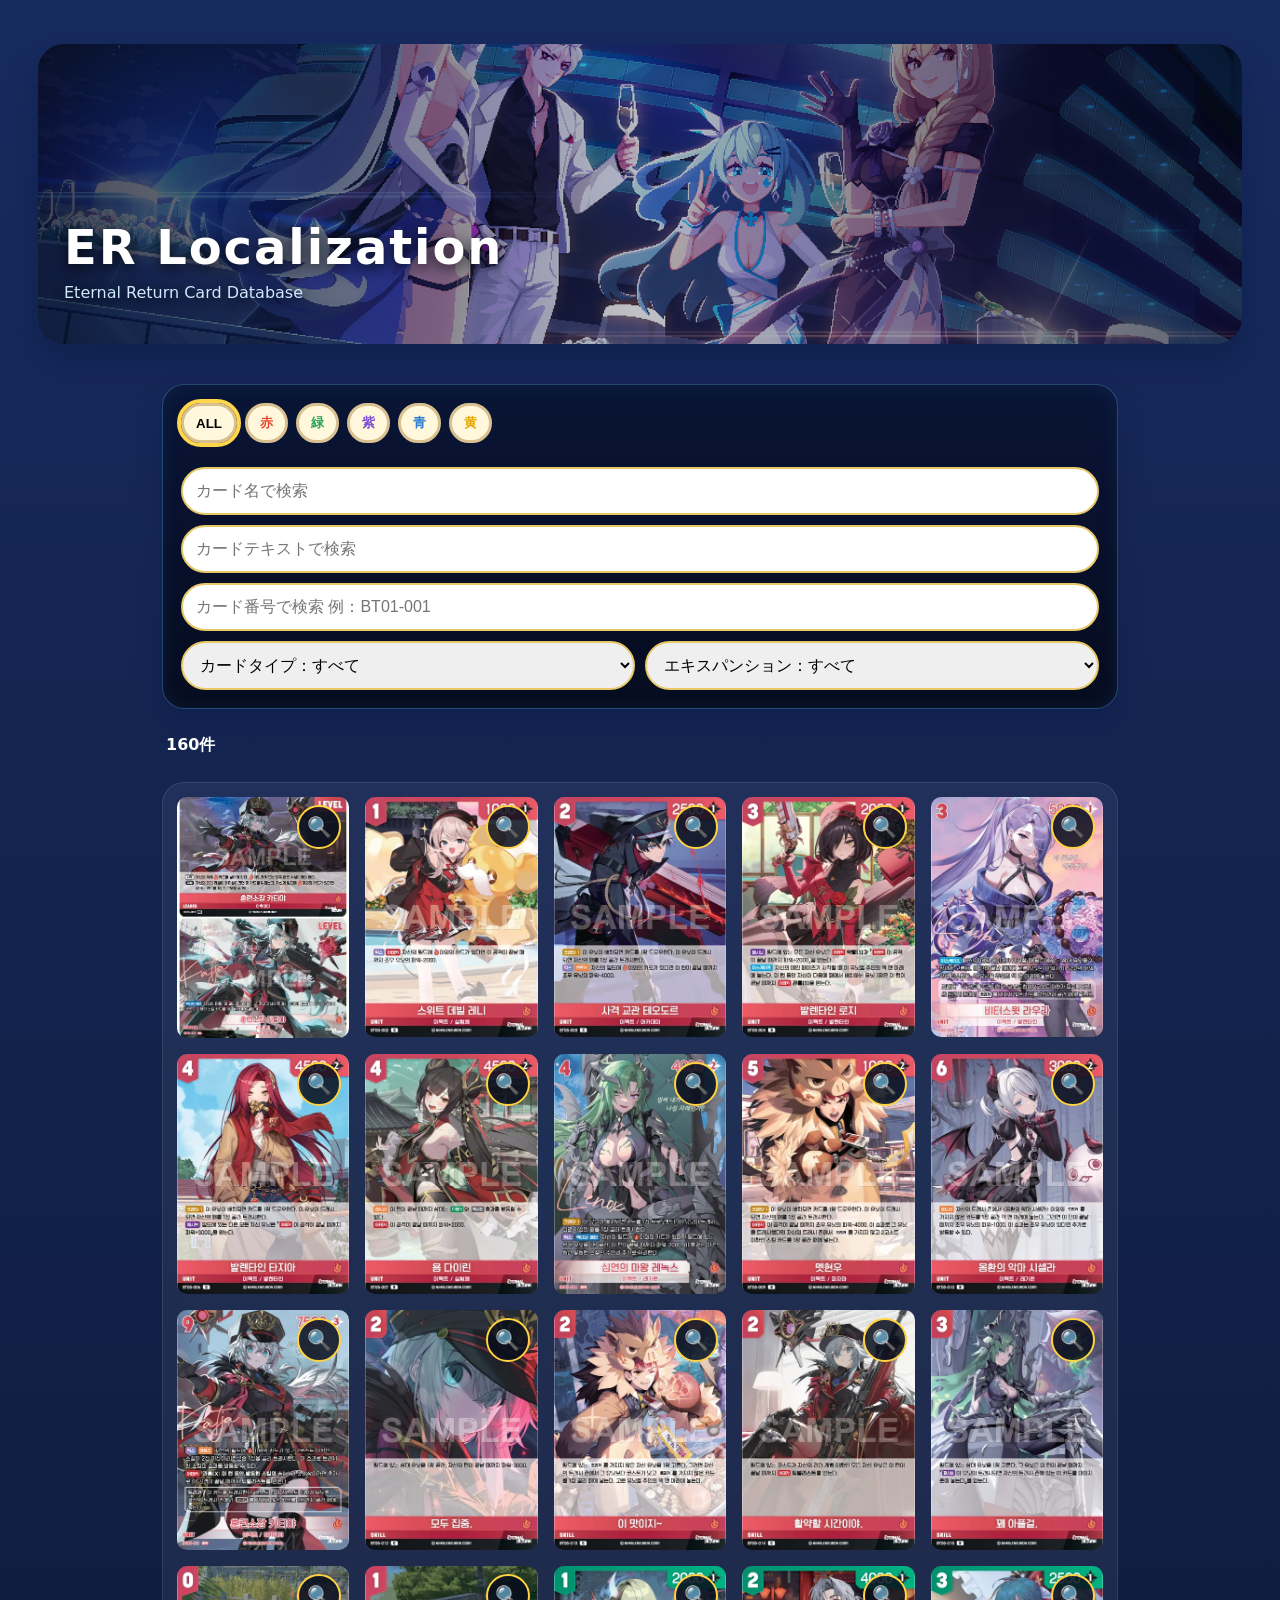
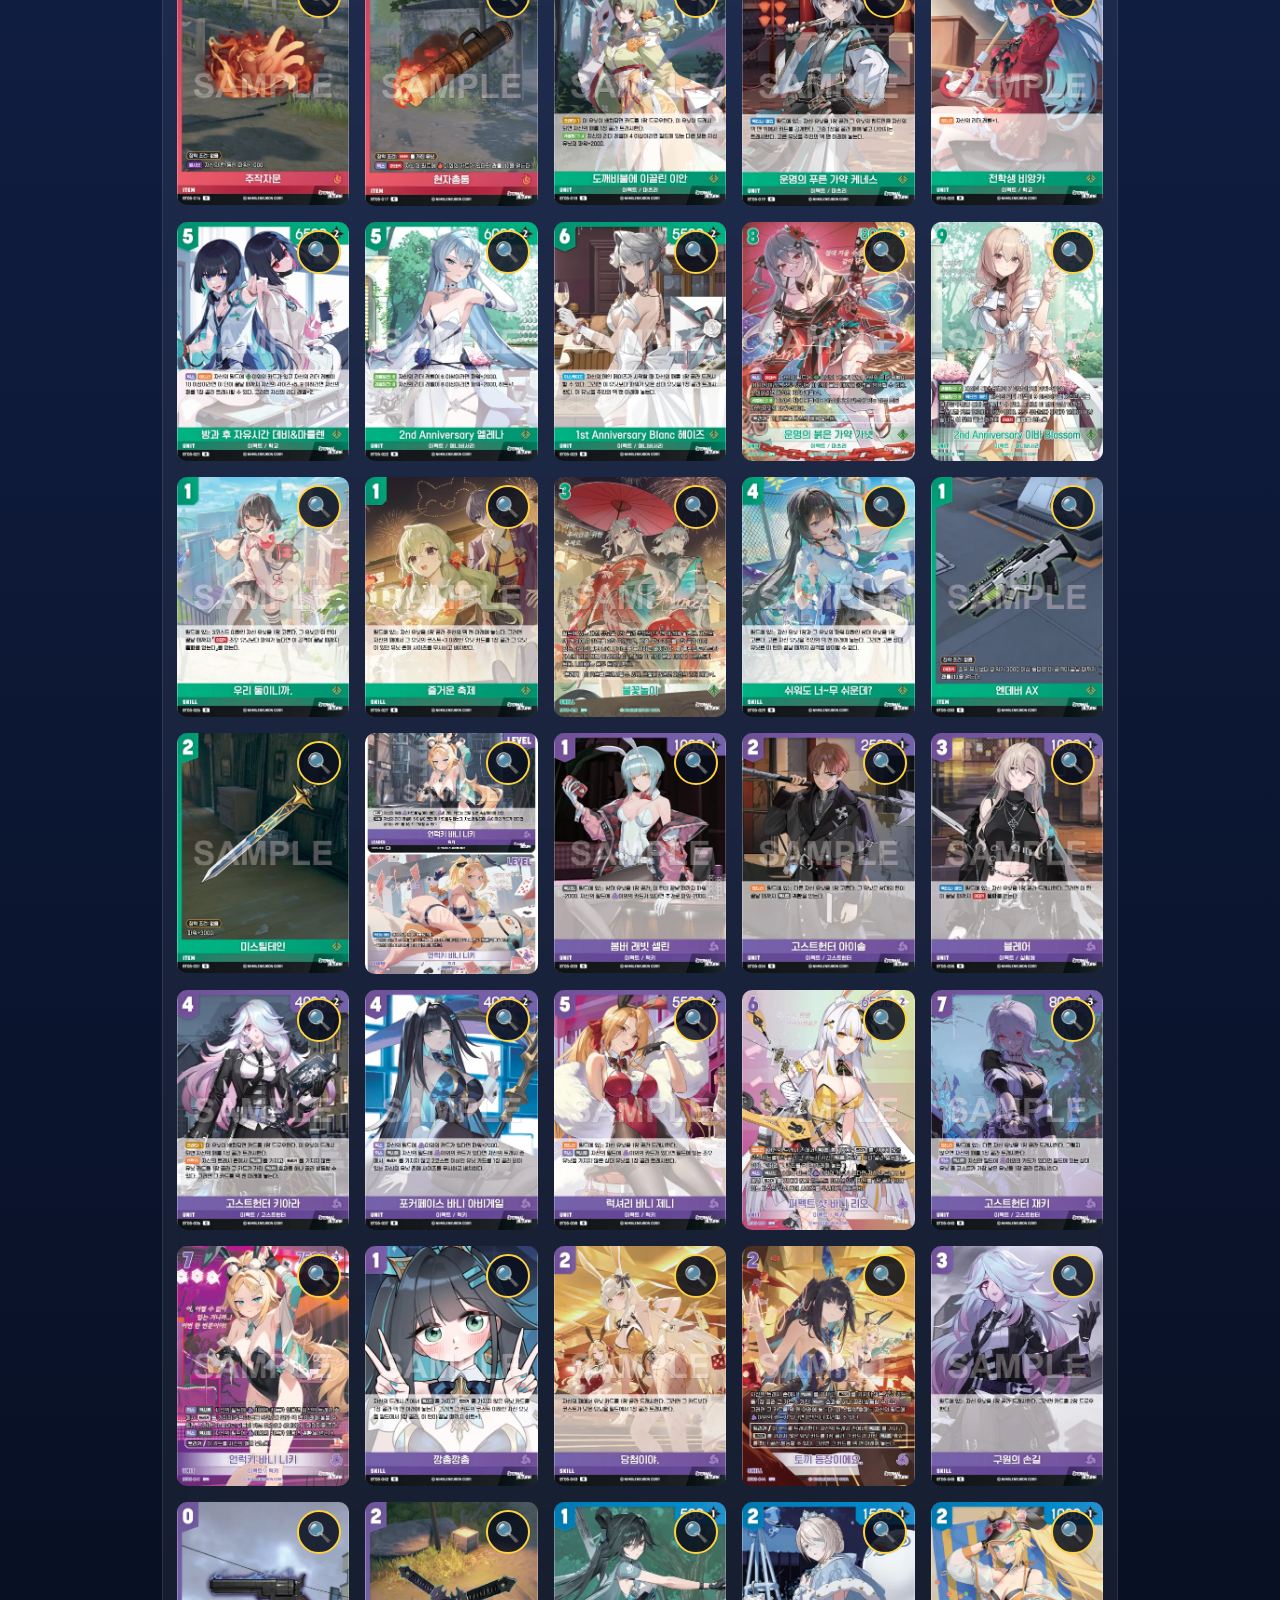
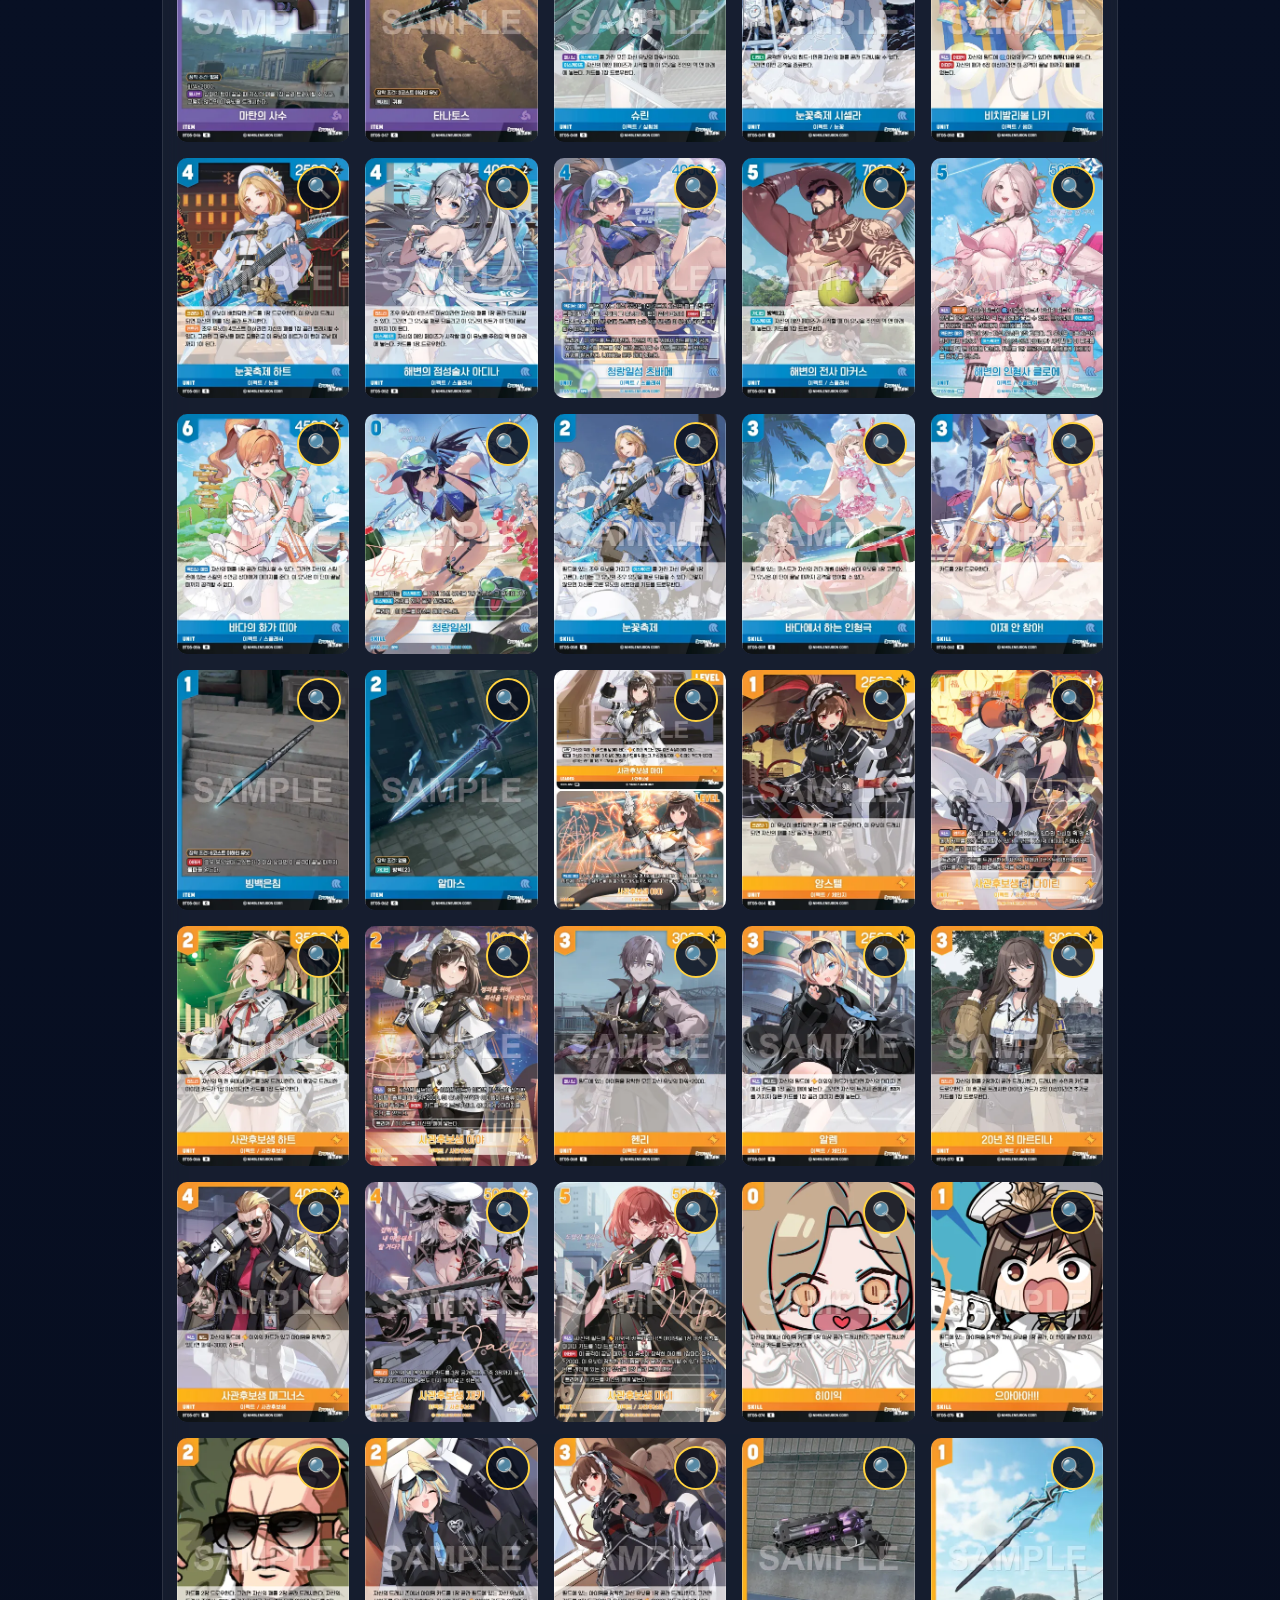
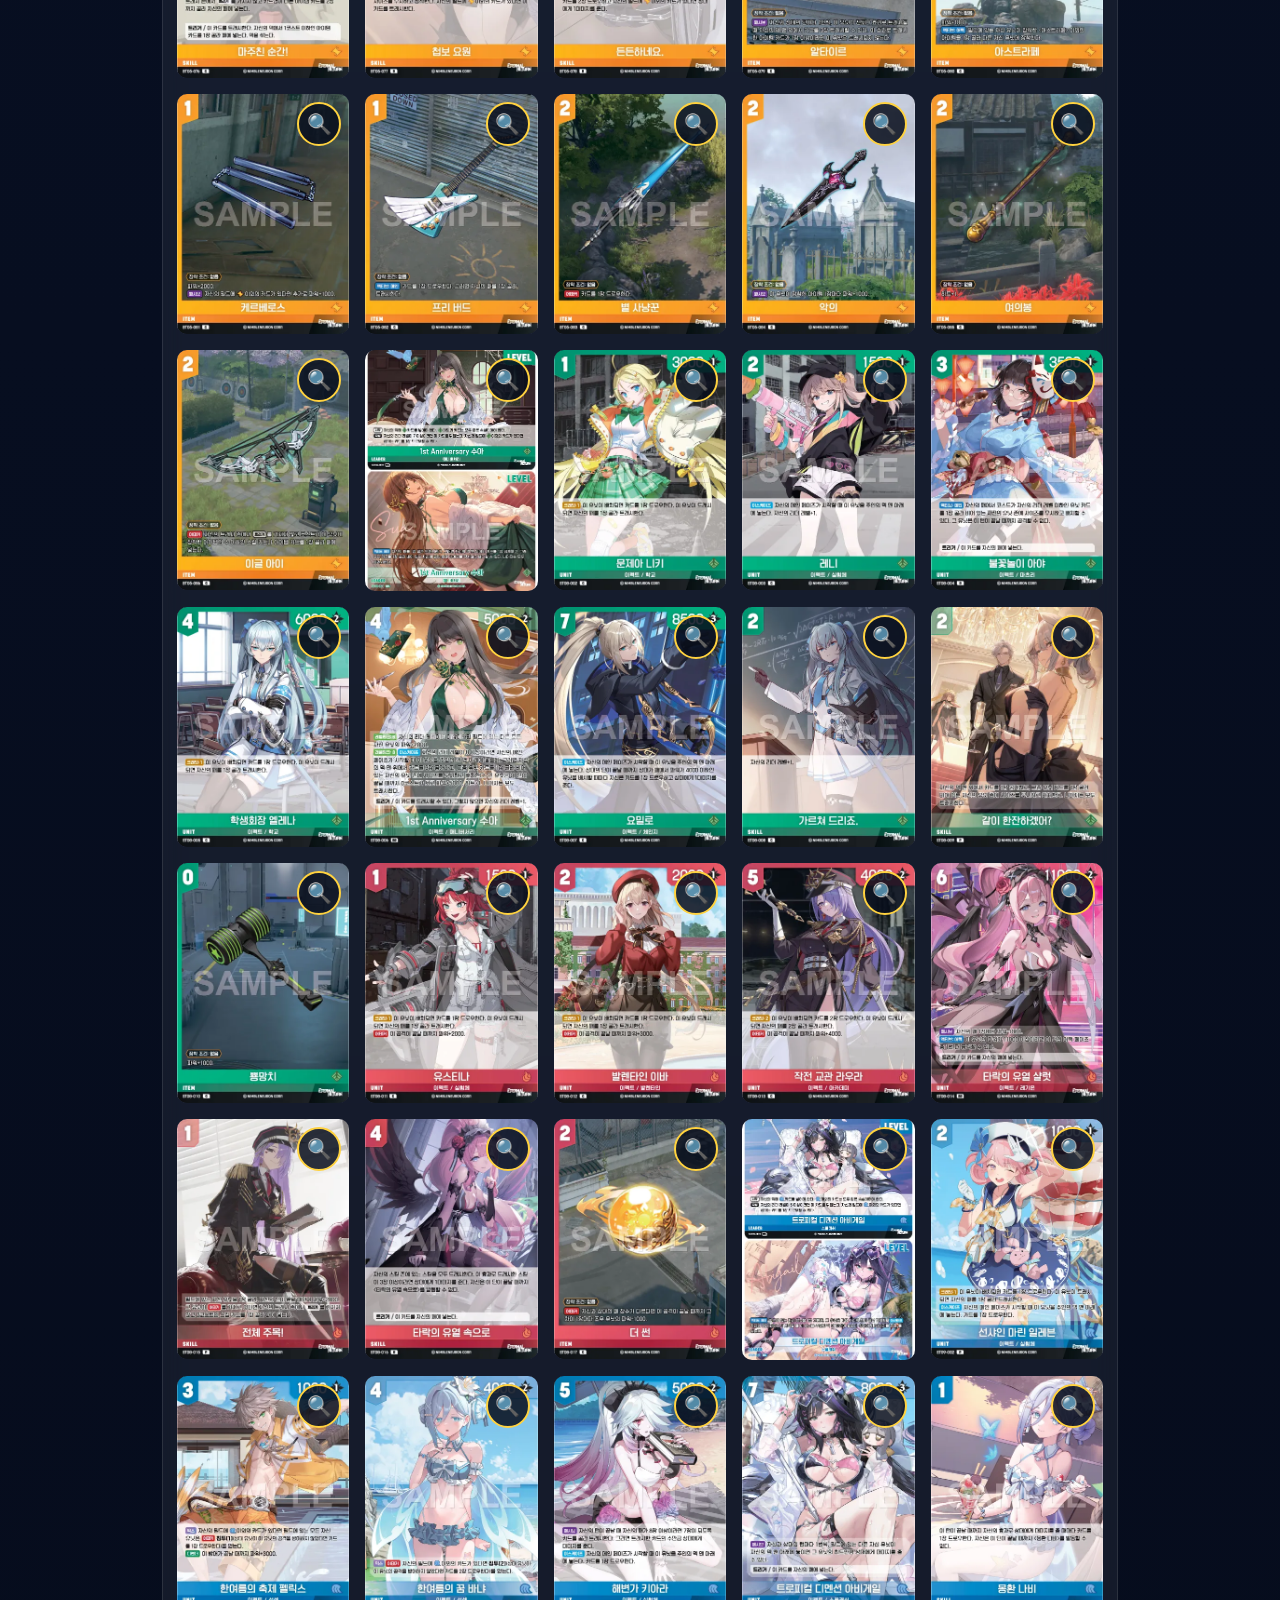
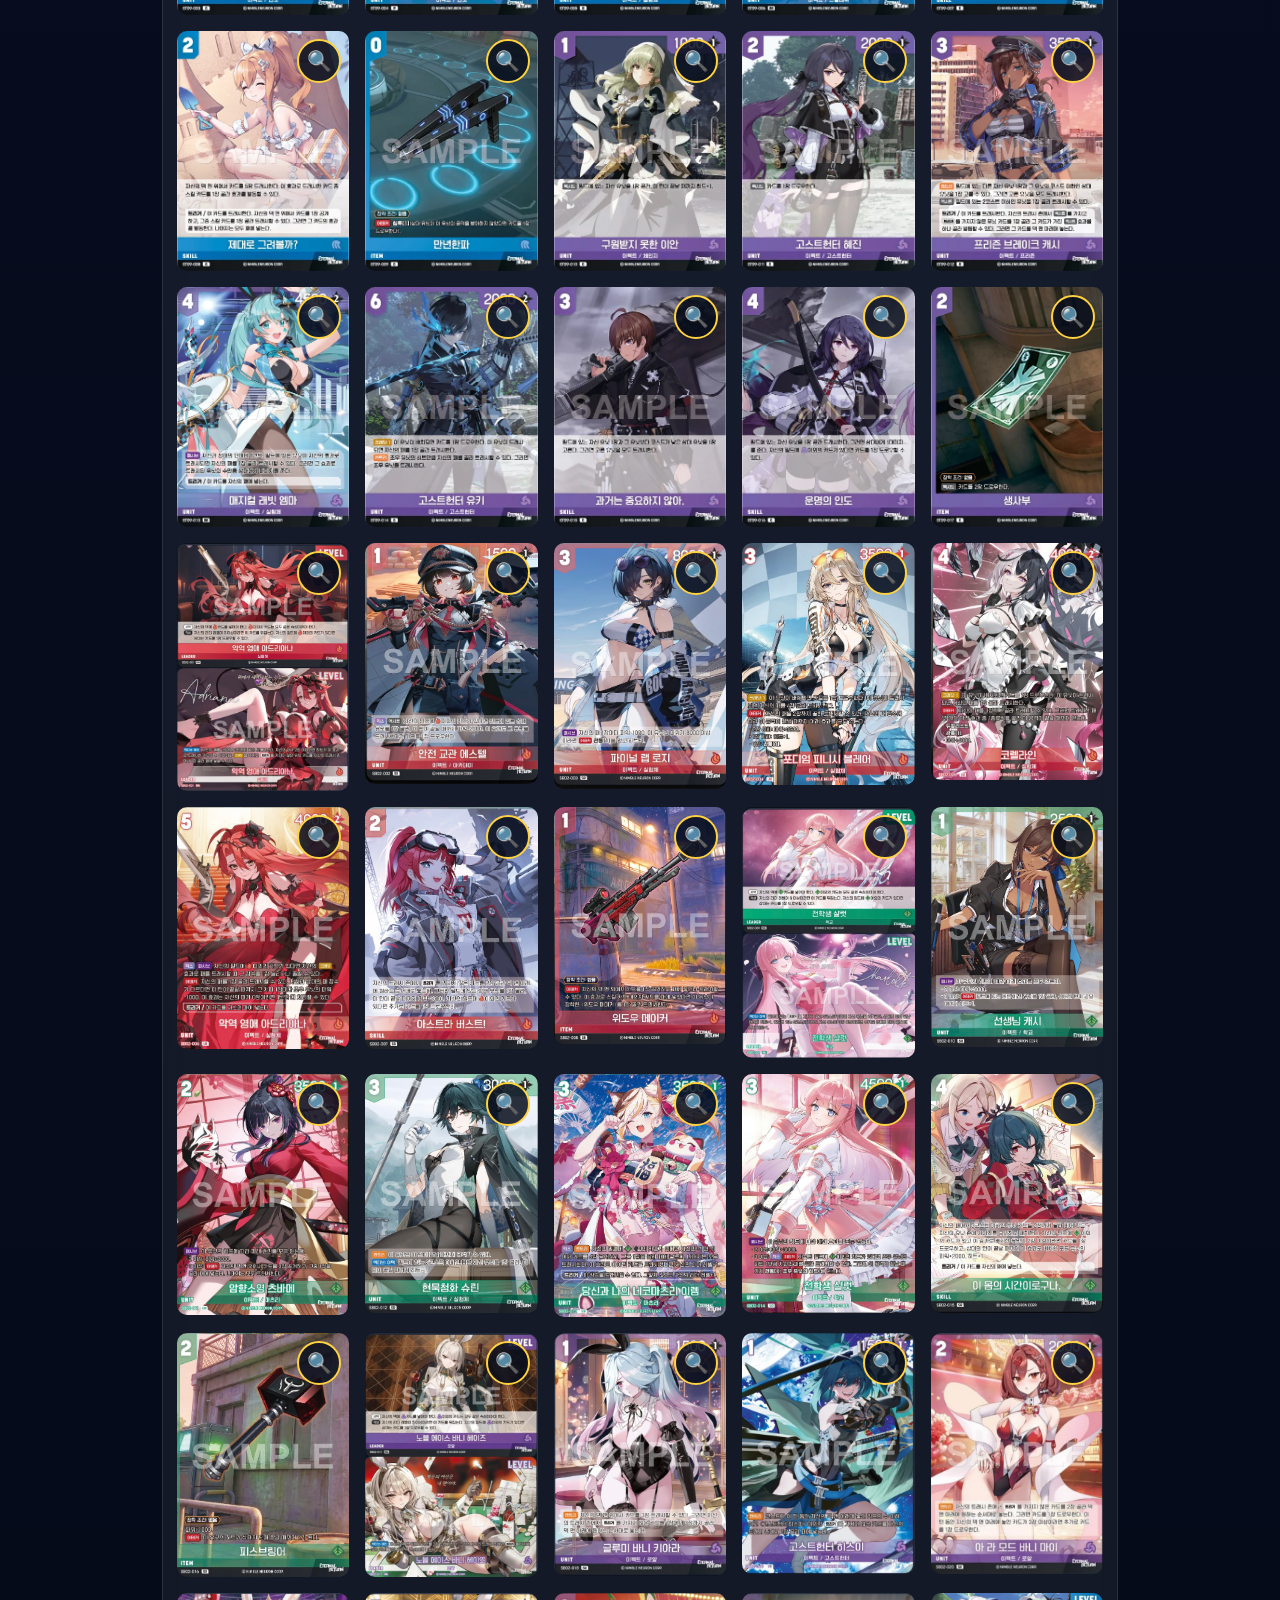
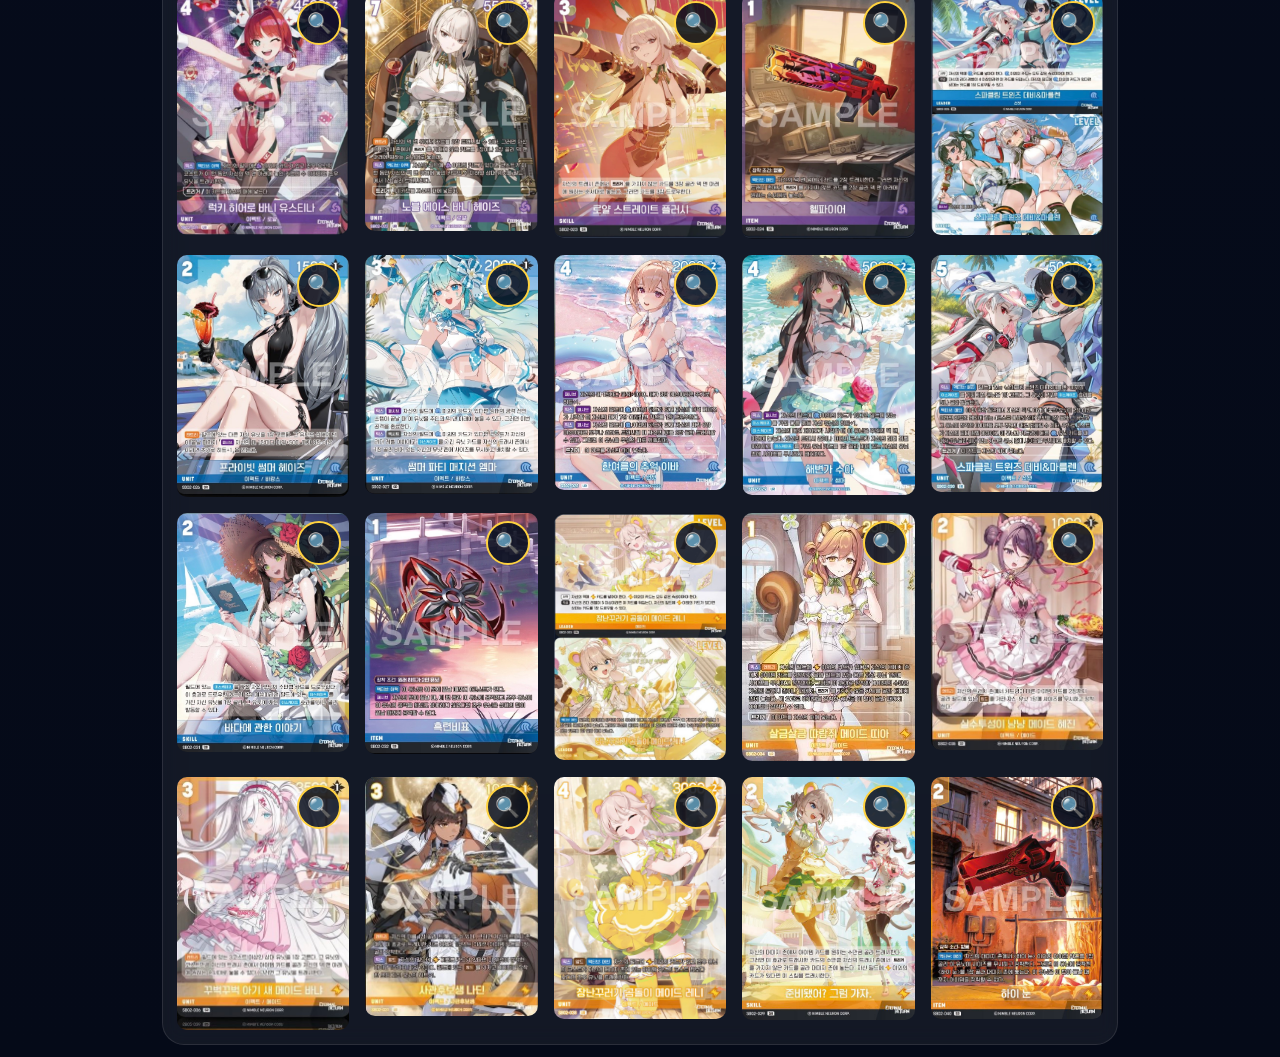
==== index.html @ 84233c85 "fix" ====
<!DOCTYPE html>
<html lang="ja">
<head>
  <meta charset="UTF-8">
  <meta name="viewport" content="width=device-width, initial-scale=1.0">
  <title>ER Localization</title>
  <link rel="stylesheet" href="style.css">
</head>
<body>

<header>
  <div class="hero-banner">
    <div class="hero-overlay">
      <h1>ER Localization</h1>
      <p>Eternal Return Card Database</p>
    </div>
  </div>
</header>

<main>
  <section class="search-panel search-bg">
    <div class="color-filters">
      <button class="color-btn active" data-color="all">ALL</button>
      <button class="color-btn fire" data-color="red">赤</button>
      <button class="color-btn green" data-color="green">緑</button>
      <button class="color-btn purple" data-color="purple">紫</button>
      <button class="color-btn blue" data-color="blue">青</button>
      <button class="color-btn yellow" data-color="yellow">黄</button>
    </div>

    <input type="text" id="nameSearchBox" placeholder="カード名で検索">
    <input type="text" id="textSearchBox" placeholder="カードテキストで検索">
    <input type="text" id="codeSearchBox" placeholder="カード番号で検索 例：BT01-001">

    <div class="and-filters">
      <select id="typeFilter">
        <option value="">カードタイプ：すべて</option>
        <option value="ユニット">ユニット</option>
        <option value="スキル">スキル</option>
        <option value="アイテム">アイテム</option>
        <option value="リーダー">リーダー</option>
      </select>

      <select id="costFilter">
        <option value="">エキスパンション：すべて</option>
        <option value="ST">ST</option>
        <option value="BT">BT</option>
        <option value="SB">SB</option>
      </select>
    </div>
  </section>

  <p id="resultCount"></p>

  <section id="cardList" class="card-grid"></section>
</main>

<div id="cardModal" class="modal">
  <div class="modal-content">
    <button class="close-btn" type="button" onclick="closeModal()">×</button>

    <img id="modalImage" class="modal-image">

    <h2 id="modalName"></h2>
    <p id="modalCode"></p>

    <div class="detail-grid">
      <div>
        <span>タイプ</span>
        <strong id="modalType"></strong>
      </div>
      <div>
        <span>色</span>
        <strong id="modalColor"></strong>
      </div>
      <div>
        <span>コスト</span>
        <strong id="modalCost"></strong>
      </div>
      <div>
        <span>パワー</span>
        <strong id="modalPower"></strong>
      </div>
      <div>
        <span>ヒット</span>
        <strong id="modalHit"></strong>
      </div>
    </div>

    <p id="modalText" class="effect-text"></p>
    <p id="modalFlavor" class="flavor-text"></p>
  </div>
</div>

<script src="script.js"></script>
</body>
</html>
---- style.css ----
* {
  box-sizing: border-box;
}

body {
  margin: 0;

  background:
    linear-gradient(
      180deg,
      #182b5f 0%,
      #081024 35%,
      #050a18 100%
    );

  min-height: 100vh;

  font-family: system-ui, sans-serif;
}

header {
  padding: 28px 22px 12px;
}

h1 {
  font-size: 40px;
  margin: 0;
}

main {
  max-width: 980px;
  margin: 0 auto;
  padding: 12px;
}

.search-panel {
  border-radius: 22px;
  padding: 18px;
  box-shadow: 0 8px 20px rgba(0,0,0,0.15);
  background: linear-gradient(180deg, #a61919, #6d0d16);
  background-size: cover;
  background-position: center;
  background-repeat: no-repeat;
}

.search-bg {
  background-image:
    linear-gradient(rgba(60, 0, 0, 0.35), rgba(60, 0, 0, 0.45)),
    url("images/search-bg.png");
}

.color-filters {
  display: flex;
  gap: 8px;
  flex-wrap: wrap;
  margin-bottom: 14px;
}

.color-btn {
  border: 3px solid #d8c090;
  border-radius: 999px;
  background: #fff8dd;
  padding: 8px 12px;
  font-weight: bold;
  cursor: pointer;
}

.color-btn.active {
  outline: 4px solid #ffd54a;
}

.fire { color: #e6462e; }
.green { color: #2ca65a; }
.purple { color: #7c4bd8; }
.blue { color: #2c80d3; }
.yellow { color: #e5a500; }

input,
select {
  width: 100%;
  padding: 13px;
  margin-top: 10px;
  border-radius: 999px;
  border: 2px solid #e7c869;
  font-size: 16px;
}

.and-filters {
  display: grid;
  grid-template-columns: 1fr 1fr;
  gap: 10px;
}

#resultCount {
  padding: 10px 4px;
  font-weight: bold;
  color: white;
}

.card-grid {
  background: rgba(255,255,255,0.06);

  backdrop-filter: blur(10px);

  border: 1px solid rgba(255,255,255,0.1);

  border-radius: 22px;

  padding: 14px;

  display: grid;

  grid-template-columns: repeat(auto-fill, minmax(145px, 1fr));

  gap: 16px;
}

.card {
  position: relative;
}

.card img {
  width: 100%;
  display: block;
  border-radius: 10px;
}

.zoom-btn {
  position: absolute;
  top: 8px;
  right: 8px;
  width: 44px;
  height: 44px;
  border-radius: 50%;
  border: 2px solid #ffd23f;
  background: rgba(8, 13, 28, 0.85);
  color: #ffd23f;
  font-size: 20px;
  cursor: pointer;
}

.modal {
  display: none;
  position: fixed;
  inset: 0;
  background: rgba(3, 8, 18, 0.88);
  z-index: 1000;
  overflow-y: auto;
  padding: 22px;
}

.modal.show {
  display: block;
}

.modal-content {
  position: relative;
  max-width: 460px;
  margin: 0 auto;
  background: rgba(8, 15, 30, 0.96);
  color: white;
  border-radius: 22px;
  padding: 28px;
}

.close-btn {
  position: absolute;
  top: 12px;
  right: 18px;
  border: none;
  background: none;
  color: #ffd23f;
  font-size: 44px;
  cursor: pointer;
}

.modal-image {
  display: block;
  width: 76%;
  margin: 20px auto;
  border-radius: 12px;
}

#modalName {
  font-size: 30px;
  margin-bottom: 8px;
}

#modalCode {
  color: #c7d0e0;
  font-size: 18px;
}

.detail-grid {
  display: grid;
  grid-template-columns: 1fr 1fr;
  gap: 14px;
  margin-top: 20px;
}

.detail-grid span {
  display: block;
  color: #9aa4b8;
  font-size: 14px;
}

.detail-grid strong {
  font-size: 18px;
}

.flavor-text {
  margin-top: 18px;
  color: #b8c0d0;
  font-style: italic;
}

.effect-text {
  margin-top: 28px;
  font-size: 15px;
  line-height: 1.7;
  white-space: pre-line;
}

.tag {
  display: inline-block;
  padding: 2px 9px;
  margin: 2px 4px 2px 0;
  border-radius: 999px;
  color: white;
  font-weight: 700;
  font-size: 0.9em;
  line-height: 1.5;
}

.tag-attacker { background: #ef3f34; }
.tag-trigger { background: #2f80ed; }
.tag-mix { background: #8e44ad; }
.tag-leveling { background: #f2994a; }
.tag-entry { background: #f97316; }
.tag-armed { background: #8b5a2b; }
.tag-blocker { background: #27ae60; }
.tag-passive { background: #596275; }
.tag-active { background: #16a085; }
.tag-exit { background: #34495e; }
.tag-escape { background: #00a8a8; }
.tag-default { background: #596275; }

@media (max-width: 520px) {
  h1 {
    font-size: 34px;
  }

  .card-grid {
    grid-template-columns: repeat(3, 1fr);
    gap: 8px;
    padding: 8px;
  }

  .zoom-btn {
    width: 30px;
    height: 30px;
    font-size: 13px;
    top: 5px;
    right: 5px;
  }

  .and-filters {
    grid-template-columns: 1fr;
  }

  .modal {
    padding: 12px;
  }

  .modal-content {
    padding: 22px;
  }

  #modalName {
    font-size: 25px;
  }
}





.hero-banner {
  height: 300px;
  margin: 16px;
  border-radius: 26px;
  overflow: hidden;
  background-image:
    linear-gradient(
      90deg,
      rgba(4, 10, 30, 0.75),
      rgba(4, 10, 30, 0.25),
      rgba(4, 10, 30, 0.65)
    ),
    url("images/hero-bg.jpg");
  background-size: cover;
  background-position: center center;
  box-shadow: 0 14px 35px rgba(0, 20, 60, 0.35);
}

.hero-overlay {
  height: 100%;
  display: flex;
  flex-direction: column;
  justify-content: flex-end;
  padding: 26px;
  color: white;
}

.hero-overlay h1 {
  font-size: 48px;
  margin: 0;
  letter-spacing: 0.04em;
  text-shadow: 0 4px 14px rgba(0,0,0,0.75);
}

.hero-overlay p {
  margin-top: 8px;
  font-size: 16px;
  color: #cfe9ff;
  text-shadow: 0 3px 10px rgba(0,0,0,0.7);
}

.search-panel {
  background:
    linear-gradient(180deg, rgba(9, 20, 52, 0.95), rgba(7, 12, 30, 0.96));
  border: 1px solid rgba(90, 180, 255, 0.35);
  box-shadow:
    0 12px 28px rgba(0, 20, 70, 0.22),
    inset 0 0 20px rgba(80, 180, 255, 0.08);
}



@media (max-width: 520px) {
  .hero-banner {
    height: 190px;
    margin: 8px;
    background-position: center top;
  }

  .hero-overlay {
    padding: 18px;
  }

  .hero-overlay h1 {
    font-size: 32px;
  }

  .hero-overlay p {
    font-size: 13px;
  }
}
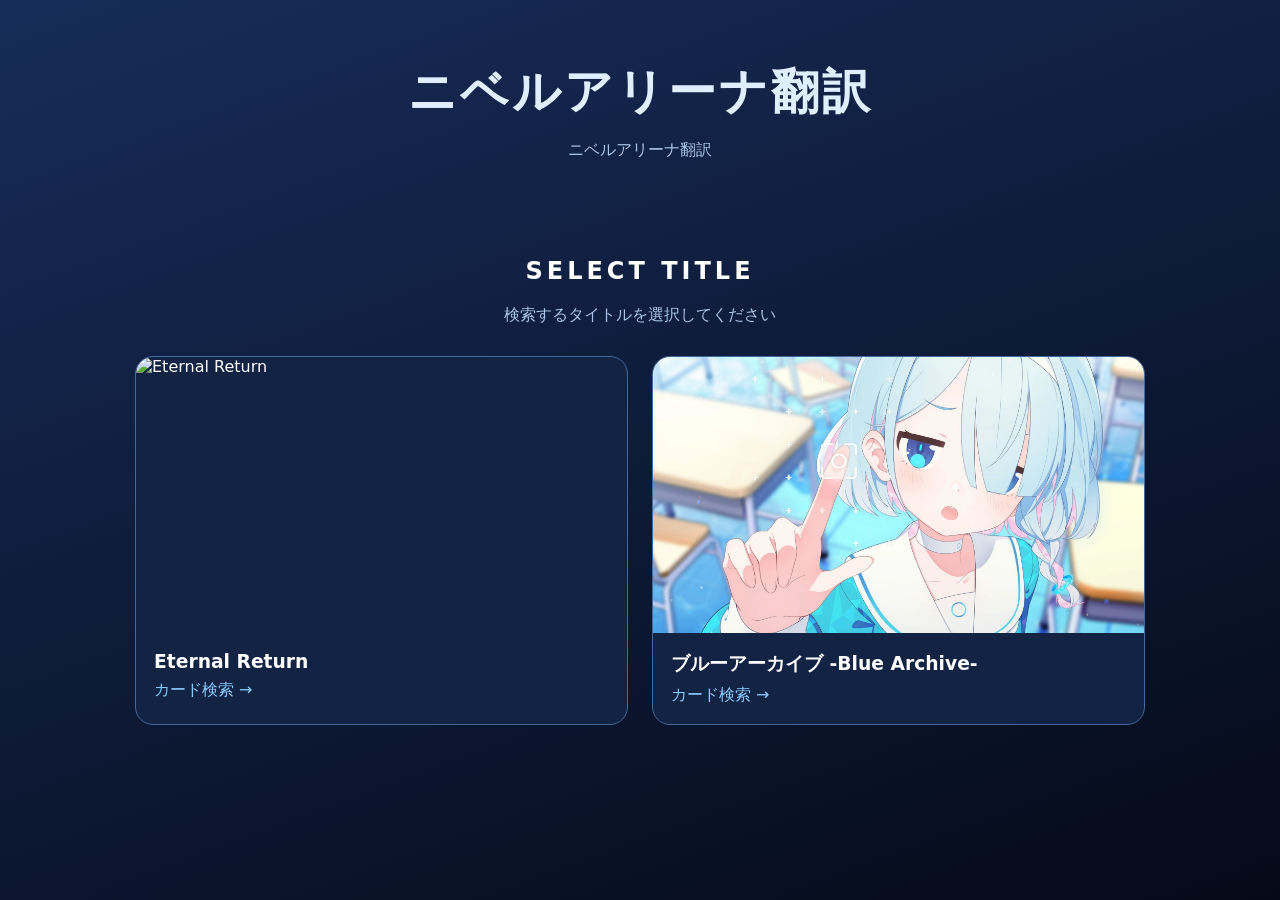
==== commit b8f63a46: "fix fix" ====
--- a/index.html
+++ b/index.html
@@ -1,97 +1,43 @@
+
 <!DOCTYPE html>
 <html lang="ja">
 <head>
   <meta charset="UTF-8">
   <meta name="viewport" content="width=device-width, initial-scale=1.0">
-  <title>ER Localization</title>
-  <link rel="stylesheet" href="style.css">
+  <title>翻訳</title>
+  <link rel="stylesheet" href="top.css">
 </head>
 <body>
 
-<header>
-  <div class="hero-banner">
-    <div class="hero-overlay">
-      <h1>ER Localization</h1>
-      <p>Eternal Return Card Database</p>
-    </div>
-  </div>
+    <header>
+  <h1>ニベルアリーナ翻訳</h1>
+  <p>ニベルアリーナ翻訳</p>
 </header>
 
 <main>
-  <section class="search-panel search-bg">
-    <div class="color-filters">
-      <button class="color-btn active" data-color="all">ALL</button>
-      <button class="color-btn fire" data-color="red">赤</button>
-      <button class="color-btn green" data-color="green">緑</button>
-      <button class="color-btn purple" data-color="purple">紫</button>
-      <button class="color-btn blue" data-color="blue">青</button>
-      <button class="color-btn yellow" data-color="yellow">黄</button>
-    </div>
+  <h2>SELECT TITLE</h2>
+  <p>検索するタイトルを選択してください</p>
 
-    <input type="text" id="nameSearchBox" placeholder="カード名で検索">
-    <input type="text" id="textSearchBox" placeholder="カードテキストで検索">
-    <input type="text" id="codeSearchBox" placeholder="カード番号で検索 例：BT01-001">
+  <div class="title-grid">
 
-    <div class="and-filters">
-      <select id="typeFilter">
-        <option value="">カードタイプ：すべて</option>
-        <option value="ユニット">ユニット</option>
-        <option value="スキル">スキル</option>
-        <option value="アイテム">アイテム</option>
-        <option value="リーダー">リーダー</option>
-      </select>
+    <a href="EternalReturn.html" class="title-card">
+      <img src="images/search-bg.png" alt="Eternal Return">
+      <div class="title-info">
+        <h3>Eternal Return</h3>
+        <span>カード検索 →</span>
+      </div>
+    </a>
 
-      <select id="costFilter">
-        <option value="">エキスパンション：すべて</option>
-        <option value="ST">ST</option>
-        <option value="BT">BT</option>
-        <option value="SB">SB</option>
-      </select>
-    </div>
-  </section>
+    <a href="blue_archive.html" class="title-card">
+      <img src="images/br-banner.jpg" alt="Eternal Return">
+      <div class="title-info">
+        <h3>ブルーアーカイブ -Blue Archive-</h3>
+        <span>カード検索 →</span>
+      </div>
+    </a>
 
-  <p id="resultCount"></p>
-
-  <section id="cardList" class="card-grid"></section>
+  </div>
 </main>
 
-<div id="cardModal" class="modal">
-  <div class="modal-content">
-    <button class="close-btn" type="button" onclick="closeModal()">×</button>
-
-    <img id="modalImage" class="modal-image">
-
-    <h2 id="modalName"></h2>
-    <p id="modalCode"></p>
-
-    <div class="detail-grid">
-      <div>
-        <span>タイプ</span>
-        <strong id="modalType"></strong>
-      </div>
-      <div>
-        <span>色</span>
-        <strong id="modalColor"></strong>
-      </div>
-      <div>
-        <span>コスト</span>
-        <strong id="modalCost"></strong>
-      </div>
-      <div>
-        <span>パワー</span>
-        <strong id="modalPower"></strong>
-      </div>
-      <div>
-        <span>ヒット</span>
-        <strong id="modalHit"></strong>
-      </div>
-    </div>
-
-    <p id="modalText" class="effect-text"></p>
-    <p id="modalFlavor" class="flavor-text"></p>
-  </div>
-</div>
-
-<script src="script.js"></script>
 </body>
 </html>
--- a/top.css
+++ b/top.css
@@ -0,0 +1,106 @@
+
+* {
+  box-sizing: border-box;
+}
+
+body {
+  margin: 0;
+  min-height: 100vh;
+  font-family: system-ui, sans-serif;
+  background: linear-gradient(160deg, #172c59, #050a18);
+  color: white;
+}
+
+header {
+  text-align: center;
+  padding: 60px 20px 35px;
+}
+
+header h1 {
+  font-size: clamp(28px, 5vw, 48px);
+  letter-spacing: 3px;
+  margin: 0;
+  color: #e0efff;
+}
+
+header p {
+  color: #a9c4e6;
+}
+
+main {
+  max-width: 1050px;
+  margin: auto;
+  padding: 25px 20px;
+}
+
+main h2 {
+  text-align: center;
+  letter-spacing: 4px;
+}
+
+main > p {
+  text-align: center;
+  color: #a9c4e6;
+  margin-bottom: 30px;
+}
+
+.title-grid {
+  display: grid;
+  grid-template-columns: repeat(2, 1fr);
+  gap: 24px;
+}
+
+.title-card {
+  display: block;
+  overflow: hidden;
+  border-radius: 18px;
+  background: #122344;
+  border: 1px solid #41699c;
+  color: white;
+  text-decoration: none;
+  transition: transform .2s, box-shadow .2s;
+}
+
+.title-card:hover {
+  transform: translateY(-5px);
+  box-shadow: 0 0 25px rgba(80, 180, 255, .35);
+}
+
+.title-card img,
+.placeholder {
+  display: block;
+  width: 100%;
+  aspect-ratio: 16 / 9;
+  object-fit: cover;
+}
+
+.placeholder {
+  display: grid;
+  place-items: center;
+  background: #243755;
+  color: #a9c4e6;
+  letter-spacing: 3px;
+}
+
+.title-info {
+  padding: 18px;
+}
+
+.title-info h3 {
+  margin: 0 0 8px;
+}
+
+.title-info span {
+  color: #8acbff;
+}
+
+@media (max-width: 600px) {
+  .title-grid {
+    grid-template-columns: 1fr;
+    gap: 16px;
+  }
+
+  header {
+    padding-top: 35px;
+  }
+}
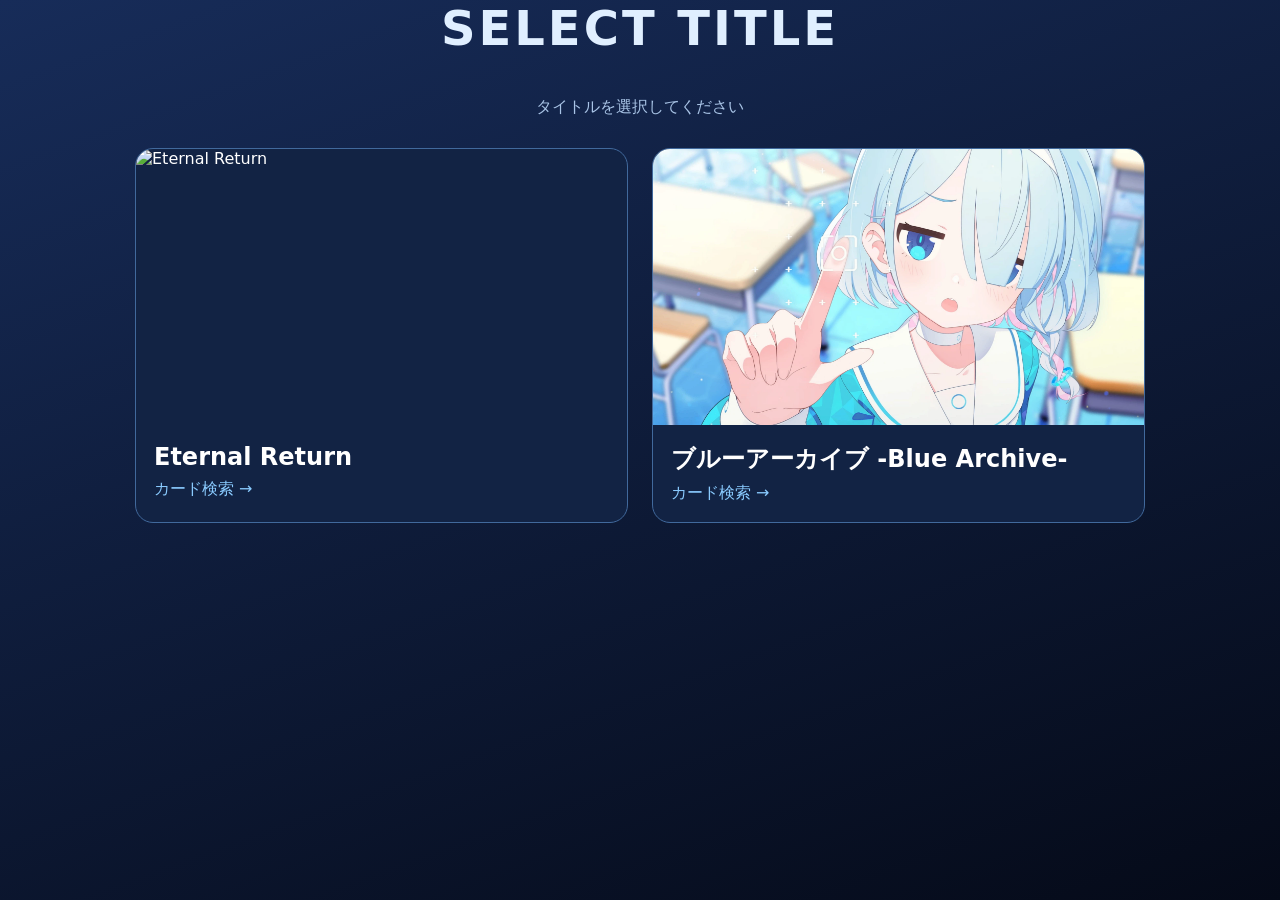
==== commit e2a99239: "fix a" ====
--- a/index.html
+++ b/index.html
@@ -9,21 +9,19 @@
 </head>
 <body>
 
-    <header>
-  <h1>ニベルアリーナ翻訳</h1>
-  <p>ニベルアリーナ翻訳</p>
+  <header>
+  <h1>SELECT TITLE</h1>
 </header>
 
 <main>
-  <h2>SELECT TITLE</h2>
-  <p>検索するタイトルを選択してください</p>
+  <p>タイトルを選択してください</p>
 
   <div class="title-grid">
 
     <a href="EternalReturn.html" class="title-card">
       <img src="images/search-bg.png" alt="Eternal Return">
       <div class="title-info">
-        <h3>Eternal Return</h3>
+        <h2>Eternal Return</h2>
         <span>カード検索 →</span>
       </div>
     </a>
@@ -31,7 +29,7 @@
     <a href="blue_archive.html" class="title-card">
       <img src="images/br-banner.jpg" alt="Eternal Return">
       <div class="title-info">
-        <h3>ブルーアーカイブ -Blue Archive-</h3>
+        <h2>ブルーアーカイブ -Blue Archive-</h2>
         <span>カード検索 →</span>
       </div>
     </a>
--- a/top.css
+++ b/top.css
@@ -13,7 +13,6 @@
 
 header {
   text-align: center;
-  padding: 60px 20px 35px;
 }
 
 header h1 {
@@ -33,10 +32,6 @@
   padding: 25px 20px;
 }
 
-main h2 {
-  text-align: center;
-  letter-spacing: 4px;
-}
 
 main > p {
   text-align: center;
@@ -86,7 +81,7 @@
   padding: 18px;
 }
 
-.title-info h3 {
+.title-info h2 {
   margin: 0 0 8px;
 }
 
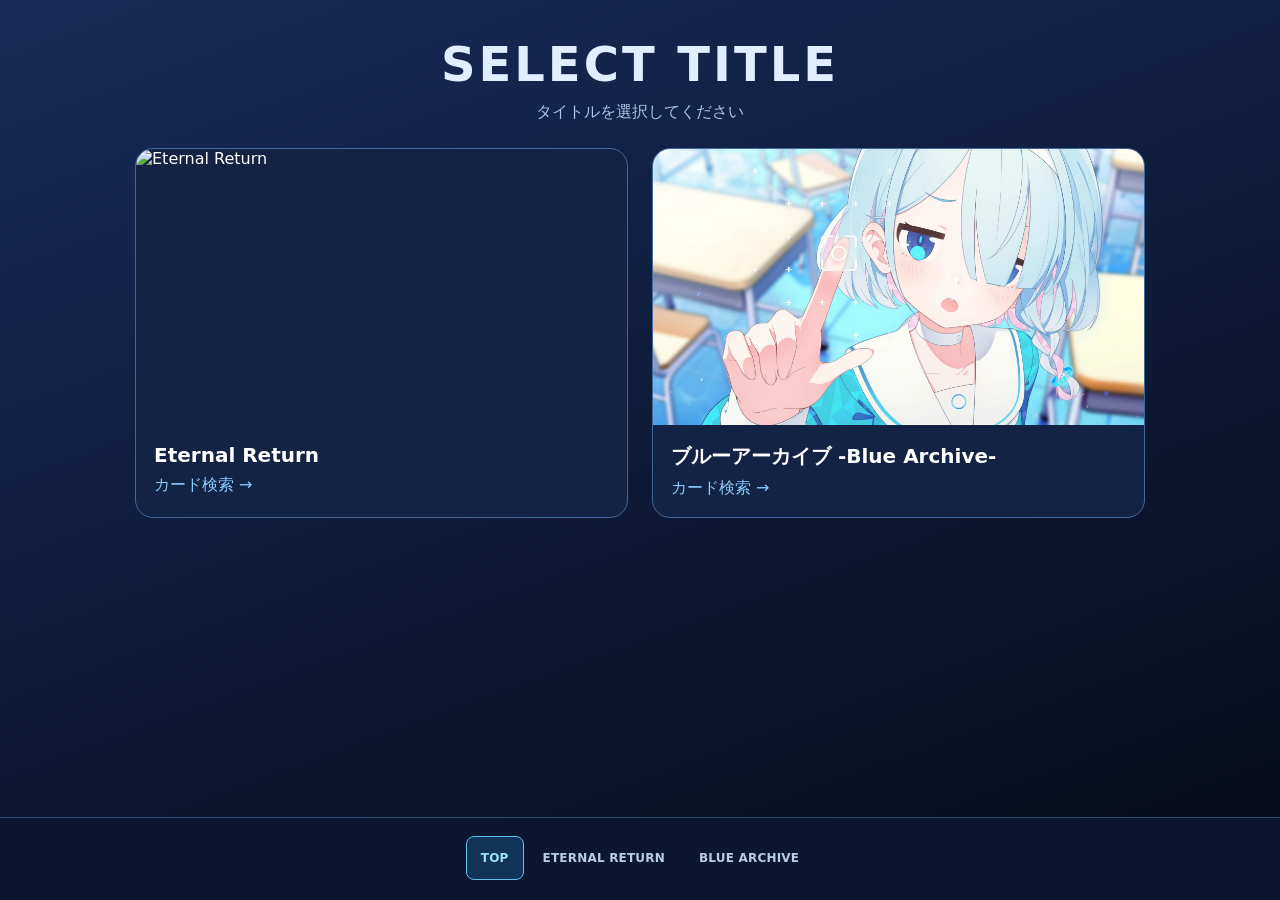
==== commit b711cdfa: "aaa 沢山かえた" ====
--- a/index.html
+++ b/index.html
@@ -1,24 +1,24 @@
-
 <!DOCTYPE html>
 <html lang="ja">
 <head>
   <meta charset="UTF-8">
   <meta name="viewport" content="width=device-width, initial-scale=1.0">
-  <title>翻訳</title>
+  <meta name="description" content="カード検索サイト。タイトルを選んでカードデータベースを開けます">
+  <meta name="theme-color" content="#172c59">
+  <title>カード検索 | SELECT TITLE</title>
   <link rel="stylesheet" href="top.css">
 </head>
 <body>
 
-  <header>
+<header>
   <h1>SELECT TITLE</h1>
+  <p>タイトルを選択してください</p>
 </header>
 
 <main>
-  <p>タイトルを選択してください</p>
-
   <div class="title-grid">
 
-    <a href="EternalReturn.html" class="title-card">
+    <a href="eternal_return.html" class="title-card">
       <img src="images/search-bg.png" alt="Eternal Return">
       <div class="title-info">
         <h2>Eternal Return</h2>
@@ -27,7 +27,7 @@
     </a>
 
     <a href="blue_archive.html" class="title-card">
-      <img src="images/br-banner.jpg" alt="Eternal Return">
+      <img src="images/br-banner.jpg" alt="ブルーアーカイブ -Blue Archive-">
       <div class="title-info">
         <h2>ブルーアーカイブ -Blue Archive-</h2>
         <span>カード検索 →</span>
@@ -37,5 +37,13 @@
   </div>
 </main>
 
+<footer class="site-footer">
+  <nav class="footer-nav">
+    <a href="index.html" class="footer-link active">TOP</a>
+    <a href="eternal_return.html" class="footer-link">ETERNAL RETURN</a>
+    <a href="blue_archive.html" class="footer-link">BLUE ARCHIVE</a>
+  </nav>
+</footer>
+
 </body>
-</html>+</html>
--- a/top.css
+++ b/top.css
@@ -1,11 +1,11 @@
-
-* {
-  box-sizing: border-box;
-}
+/* カード検索 改修版 TOP（2026-11-11）モバイルファースト */
+* { box-sizing: border-box; }
 
 body {
   margin: 0;
   min-height: 100vh;
+  display: flex;
+  flex-direction: column;
   font-family: system-ui, sans-serif;
   background: linear-gradient(160deg, #172c59, #050a18);
   color: white;
@@ -13,6 +13,7 @@
 
 header {
   text-align: center;
+  padding: 36px 16px 0;
 }
 
 header h1 {
@@ -24,25 +25,26 @@
 
 header p {
   color: #a9c4e6;
+  margin: 10px 0 0;
 }
 
 main {
+  flex: 1;
+  width: 100%;
   max-width: 1050px;
   margin: auto;
-  padding: 25px 20px;
-}
-
-
-main > p {
-  text-align: center;
-  color: #a9c4e6;
-  margin-bottom: 30px;
+  padding: 24px 16px 30px;
 }
 
 .title-grid {
   display: grid;
-  grid-template-columns: repeat(2, 1fr);
-  gap: 24px;
+  grid-template-columns: 1fr;
+  gap: 16px;
+}
+
+@media (min-width: 640px) {
+  .title-grid { grid-template-columns: repeat(2, 1fr); gap: 24px; }
+  main { padding: 25px 20px 40px; }
 }
 
 .title-card {
@@ -56,46 +58,63 @@
   transition: transform .2s, box-shadow .2s;
 }
 
-.title-card:hover {
-  transform: translateY(-5px);
-  box-shadow: 0 0 25px rgba(80, 180, 255, .35);
+.title-card:active { transform: scale(0.99); }
+
+@media (hover: hover) {
+  .title-card:hover {
+    transform: translateY(-5px);
+    box-shadow: 0 0 25px rgba(80, 180, 255, .35);
+  }
 }
 
-.title-card img,
-.placeholder {
+.title-card img {
   display: block;
   width: 100%;
   aspect-ratio: 16 / 9;
   object-fit: cover;
 }
 
-.placeholder {
-  display: grid;
-  place-items: center;
-  background: #243755;
-  color: #a9c4e6;
-  letter-spacing: 3px;
+.title-info { padding: 18px; }
+.title-info h2 { margin: 0 0 8px; font-size: 20px; }
+.title-info span { color: #8acbff; }
+
+/* フッター（検索ページと共通） */
+.site-footer {
+  padding: 18px 10px calc(20px + env(safe-area-inset-bottom));
+  background: #0b1730;
+  border-top: 1px solid rgba(110,195,255,0.3);
 }
 
-.title-info {
-  padding: 18px;
+.footer-nav {
+  display: flex;
+  justify-content: center;
+  align-items: center;
+  flex-wrap: nowrap;
+  gap: 4px;
 }
 
-.title-info h2 {
-  margin: 0 0 8px;
+.footer-link {
+  min-height: 44px;
+  padding: 10px 8px;
+  display: inline-flex;
+  align-items: center;
+  justify-content: center;
+  color: #b6cde3;
+  font-size: 11px;
+  font-weight: 600;
+  letter-spacing: 0.2px;
+  text-decoration: none;
+  border: 1px solid transparent;
+  border-radius: 8px;
+  white-space: nowrap;
 }
 
-.title-info span {
-  color: #8acbff;
+.footer-link.active {
+  color: #9adfff;
+  background: rgba(35,115,180,0.3);
+  border-color: #62bff0;
 }
 
-@media (max-width: 600px) {
-  .title-grid {
-    grid-template-columns: 1fr;
-    gap: 16px;
-  }
-
-  header {
-    padding-top: 35px;
-  }
+@media (min-width: 700px) {
+  .footer-link { font-size: 12px; padding: 8px 14px; }
 }
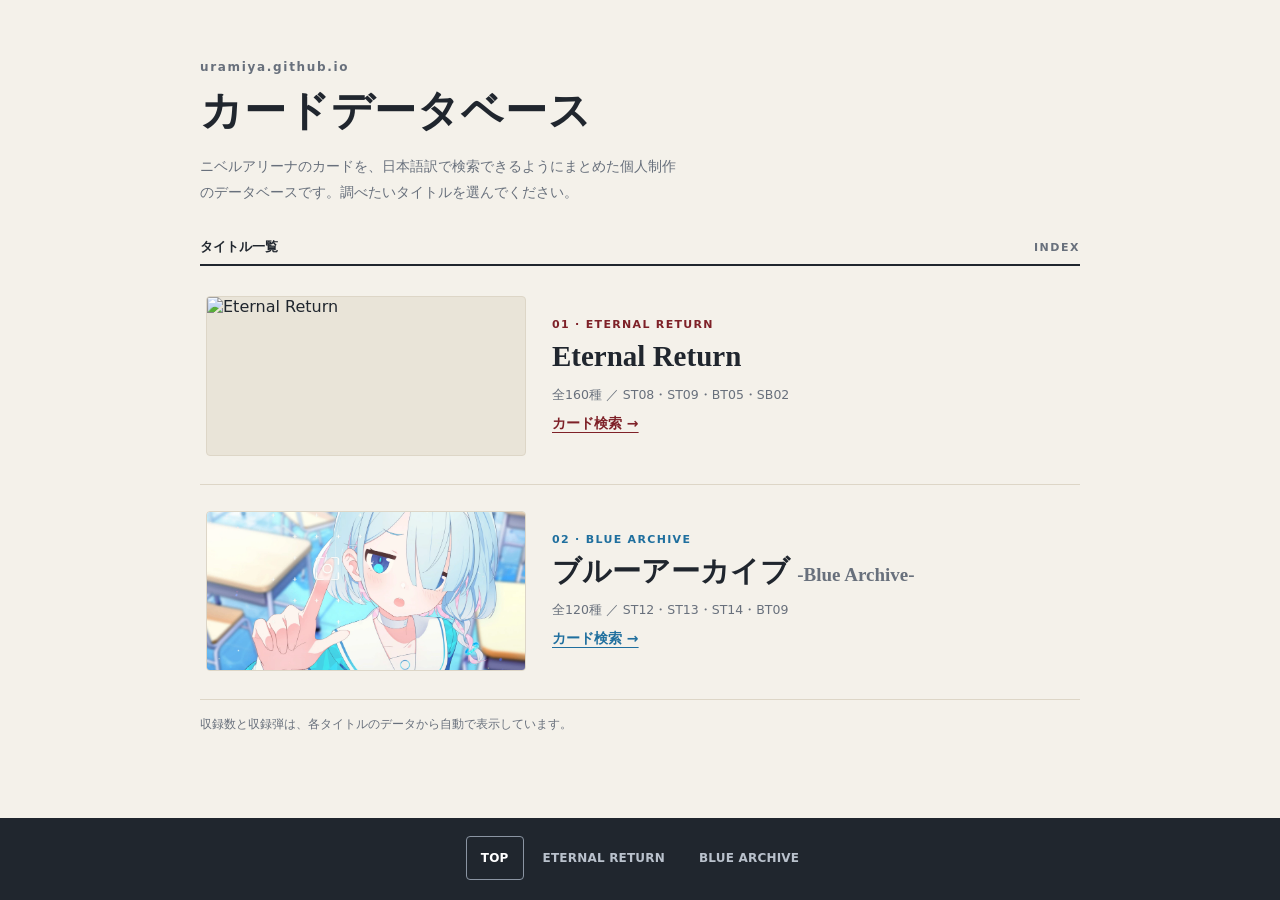
==== commit 9a9beb0d: "aaa aaa" ====
--- a/index.html
+++ b/index.html
@@ -3,38 +3,47 @@
 <head>
   <meta charset="UTF-8">
   <meta name="viewport" content="width=device-width, initial-scale=1.0">
-  <meta name="description" content="カード検索サイト。タイトルを選んでカードデータベースを開けます">
-  <meta name="theme-color" content="#172c59">
-  <title>カード検索 | SELECT TITLE</title>
+  <meta name="description" content="ニベルアリーナのカードを日本語訳で検索できる個人制作のデータベース。Eternal Return／ブルーアーカイブ">
+  <meta name="theme-color" content="#f4f1ea">
+  <title>カードデータベース | uramiya.github.io</title>
   <link rel="stylesheet" href="top.css">
 </head>
 <body>
 
-<header>
-  <h1>SELECT TITLE</h1>
-  <p>タイトルを選択してください</p>
+<header class="site-header">
+  <p class="site-kicker">uramiya.github.io</p>
+  <h1>カードデータベース</h1>
+  <p class="site-lead">ニベルアリーナのカードを、日本語訳で検索できるようにまとめた個人制作のデータベースです。調べたいタイトルを選んでください。</p>
 </header>
 
 <main>
-  <div class="title-grid">
+  <p class="index-label"><span>タイトル一覧</span><span class="index-label-en">INDEX</span></p>
 
-    <a href="eternal_return.html" class="title-card">
+  <div class="title-list">
+
+    <a href="eternal_return.html" class="title-card title-er">
       <img src="images/search-bg.png" alt="Eternal Return">
       <div class="title-info">
+        <p class="title-no">01 · ETERNAL RETURN</p>
         <h2>Eternal Return</h2>
-        <span>カード検索 →</span>
+        <p class="title-data" data-source="data/Eternal_Return.json">収録データを読み込んでいます</p>
+        <span class="title-go">カード検索 →</span>
       </div>
     </a>
 
-    <a href="blue_archive.html" class="title-card">
+    <a href="blue_archive.html" class="title-card title-ba">
       <img src="images/br-banner.jpg" alt="ブルーアーカイブ -Blue Archive-">
       <div class="title-info">
-        <h2>ブルーアーカイブ -Blue Archive-</h2>
-        <span>カード検索 →</span>
+        <p class="title-no">02 · BLUE ARCHIVE</p>
+        <h2>ブルーアーカイブ <span class="title-sub">-Blue Archive-</span></h2>
+        <p class="title-data" data-source="data/blue_archive.json">収録データを読み込んでいます</p>
+        <span class="title-go">カード検索 →</span>
       </div>
     </a>
 
   </div>
+
+  <p class="index-note">収録数と収録弾は、各タイトルのデータから自動で表示しています。</p>
 </main>
 
 <footer class="site-footer">
@@ -45,5 +54,30 @@
   </nav>
 </footer>
 
+<script>
+// 各タイトルの収録数と収録弾をデータから読み取って表示する
+(function () {
+  var ranks = { ST: 0, BT: 1, SB: 2 };
+  document.querySelectorAll(".title-data").forEach(function (el) {
+    fetch(el.dataset.source)
+      .then(function (res) { return res.json(); })
+      .then(function (cards) {
+        var sets = new Map();
+        cards.forEach(function (card) {
+          var m = String(card.code || "").toUpperCase().match(/^([A-Z]+)(\d+)/);
+          if (m) sets.set(m[1] + m[2], { prefix: m[1], num: Number(m[2]) });
+        });
+        var ordered = [...sets.entries()].sort(function (a, b) {
+          var ra = ranks[a[1].prefix] ?? 3, rb = ranks[b[1].prefix] ?? 3;
+          return ra - rb || a[1].num - b[1].num;
+        }).map(function (entry) { return entry[0]; });
+        el.textContent = "全" + cards.length + "種 ／ " + ordered.join("・");
+      })
+      .catch(function () {
+        el.textContent = "";
+      });
+  });
+})();
+</script>
 </body>
 </html>
--- a/top.css
+++ b/top.css
@@ -1,4 +1,20 @@
-/* カード検索 改修版 TOP（2026-11-11）モバイルファースト */
+/* =====================================================
+   TOPページ 改修版 v8（2026-11-14）
+   目次・台帳のようなフラットなデザイン。
+   グラデーション／発光／ガラス表現は使わない。
+   ===================================================== */
+
+:root {
+  --paper: #f4f1ea;
+  --ink: #20262e;
+  --sub: #68707c;
+  --line: #ddd6c7;
+  --card-bg: #fbf9f4;
+  --er: #7e2128;
+  --ba: #1f6f9e;
+  --footer-bg: #20262e;
+}
+
 * { box-sizing: border-box; }
 
 body {
@@ -6,83 +22,173 @@
   min-height: 100vh;
   display: flex;
   flex-direction: column;
-  font-family: system-ui, sans-serif;
-  background: linear-gradient(160deg, #172c59, #050a18);
-  color: white;
-}
-
-header {
-  text-align: center;
-  padding: 36px 16px 0;
-}
-
-header h1 {
-  font-size: clamp(28px, 5vw, 48px);
-  letter-spacing: 3px;
+  font-family: "Hiragino Kaku Gothic ProN", "Hiragino Sans",
+    "Yu Gothic UI", "Yu Gothic", Meiryo, system-ui, sans-serif;
+  background: var(--paper);
+  color: var(--ink);
+}
+
+/* ===== ヘッダー ===== */
+.site-header {
+  width: 100%;
+  max-width: 920px;
+  margin: 0 auto;
+  padding: 44px 20px 6px;
+}
+
+.site-kicker {
+  margin: 0 0 10px;
+  font-size: 12px;
+  font-weight: 700;
+  letter-spacing: 0.14em;
+  color: var(--sub);
+}
+
+.site-header h1 {
   margin: 0;
-  color: #e0efff;
-}
-
-header p {
-  color: #a9c4e6;
-  margin: 10px 0 0;
-}
-
+  font-family: "Hiragino Mincho ProN", "Yu Mincho", YuMincho,
+    "Noto Serif JP", serif;
+  font-size: 34px;
+  font-weight: 700;
+  letter-spacing: 0.02em;
+  line-height: 1.3;
+}
+
+.site-lead {
+  margin: 14px 0 0;
+  max-width: 34em;
+  font-size: 14px;
+  line-height: 1.9;
+  color: var(--sub);
+}
+
+/* ===== 本文 ===== */
 main {
   flex: 1;
   width: 100%;
-  max-width: 1050px;
-  margin: auto;
-  padding: 24px 16px 30px;
-}
-
-.title-grid {
+  max-width: 920px;
+  margin: 0 auto;
+  padding: 26px 20px 40px;
+}
+
+.index-label {
+  display: flex;
+  justify-content: space-between;
+  align-items: baseline;
+  margin: 0 0 4px;
+  padding-bottom: 8px;
+  border-bottom: 2px solid var(--ink);
+  font-size: 13px;
+  font-weight: 700;
+}
+
+.index-label-en {
+  font-size: 11px;
+  letter-spacing: 0.14em;
+  color: var(--sub);
+}
+
+/* ===== タイトル一覧（罫線で区切る台帳式） ===== */
+.title-list {
+  border-bottom: 1px solid var(--line);
+}
+
+.title-card {
   display: grid;
   grid-template-columns: 1fr;
-  gap: 16px;
-}
-
-@media (min-width: 640px) {
-  .title-grid { grid-template-columns: repeat(2, 1fr); gap: 24px; }
-  main { padding: 25px 20px 40px; }
-}
-
-.title-card {
-  display: block;
-  overflow: hidden;
-  border-radius: 18px;
-  background: #122344;
-  border: 1px solid #41699c;
-  color: white;
+  gap: 14px;
+  padding: 20px 2px 22px;
+  border-top: 1px solid var(--line);
+  color: inherit;
   text-decoration: none;
-  transition: transform .2s, box-shadow .2s;
-}
-
-.title-card:active { transform: scale(0.99); }
-
-@media (hover: hover) {
-  .title-card:hover {
-    transform: translateY(-5px);
-    box-shadow: 0 0 25px rgba(80, 180, 255, .35);
-  }
-}
+}
+
+.title-card:first-child { border-top: none; }
 
 .title-card img {
   display: block;
   width: 100%;
-  aspect-ratio: 16 / 9;
+  aspect-ratio: 16 / 8;
   object-fit: cover;
-}
-
-.title-info { padding: 18px; }
-.title-info h2 { margin: 0 0 8px; font-size: 20px; }
-.title-info span { color: #8acbff; }
-
-/* フッター（検索ページと共通） */
+  border: 1px solid var(--line);
+  border-radius: 4px;
+  background: #e9e4d8;
+}
+
+.title-no {
+  margin: 0 0 6px;
+  font-size: 11px;
+  font-weight: 700;
+  letter-spacing: 0.12em;
+}
+.title-er .title-no, .title-er .title-go { color: var(--er); }
+.title-ba .title-no, .title-ba .title-go { color: var(--ba); }
+
+.title-info h2 {
+  margin: 0;
+  font-family: "Hiragino Mincho ProN", "Yu Mincho", YuMincho,
+    "Noto Serif JP", serif;
+  font-size: 25px;
+  font-weight: 700;
+  line-height: 1.35;
+}
+
+.title-sub {
+  font-size: 17px;
+  color: var(--sub);
+}
+
+.title-data {
+  margin: 8px 0 0;
+  font-size: 12.5px;
+  line-height: 1.7;
+  color: var(--sub);
+  min-height: 1.7em;
+}
+
+.title-go {
+  display: inline-block;
+  margin-top: 10px;
+  font-size: 14px;
+  font-weight: 700;
+  text-decoration: underline;
+  text-underline-offset: 4px;
+  text-decoration-thickness: 1px;
+}
+
+@media (hover: hover) {
+  .title-card:hover { background: var(--card-bg); }
+  .title-card:hover .title-go { text-decoration-thickness: 2px; }
+}
+
+.title-card:active { background: var(--card-bg); }
+
+.index-note {
+  margin: 14px 0 0;
+  font-size: 12px;
+  line-height: 1.8;
+  color: var(--sub);
+}
+
+@media (min-width: 720px) {
+  .site-header { padding-top: 60px; }
+  .site-header h1 { font-size: 42px; }
+
+  .title-card {
+    grid-template-columns: 320px 1fr;
+    align-items: center;
+    gap: 26px;
+    padding: 26px 6px 28px;
+  }
+
+  .title-info h2 { font-size: 29px; }
+  .title-sub { font-size: 19px; }
+}
+
+/* ===== フッター ===== */
 .site-footer {
   padding: 18px 10px calc(20px + env(safe-area-inset-bottom));
-  background: #0b1730;
-  border-top: 1px solid rgba(110,195,255,0.3);
+  background: var(--footer-bg);
 }
 
 .footer-nav {
@@ -99,20 +205,19 @@
   display: inline-flex;
   align-items: center;
   justify-content: center;
-  color: #b6cde3;
+  color: #b9c1cc;
   font-size: 11px;
   font-weight: 600;
   letter-spacing: 0.2px;
   text-decoration: none;
   border: 1px solid transparent;
-  border-radius: 8px;
+  border-radius: 4px;
   white-space: nowrap;
 }
 
 .footer-link.active {
-  color: #9adfff;
-  background: rgba(35,115,180,0.3);
-  border-color: #62bff0;
+  color: #ffffff;
+  border-color: #8b95a3;
 }
 
 @media (min-width: 700px) {
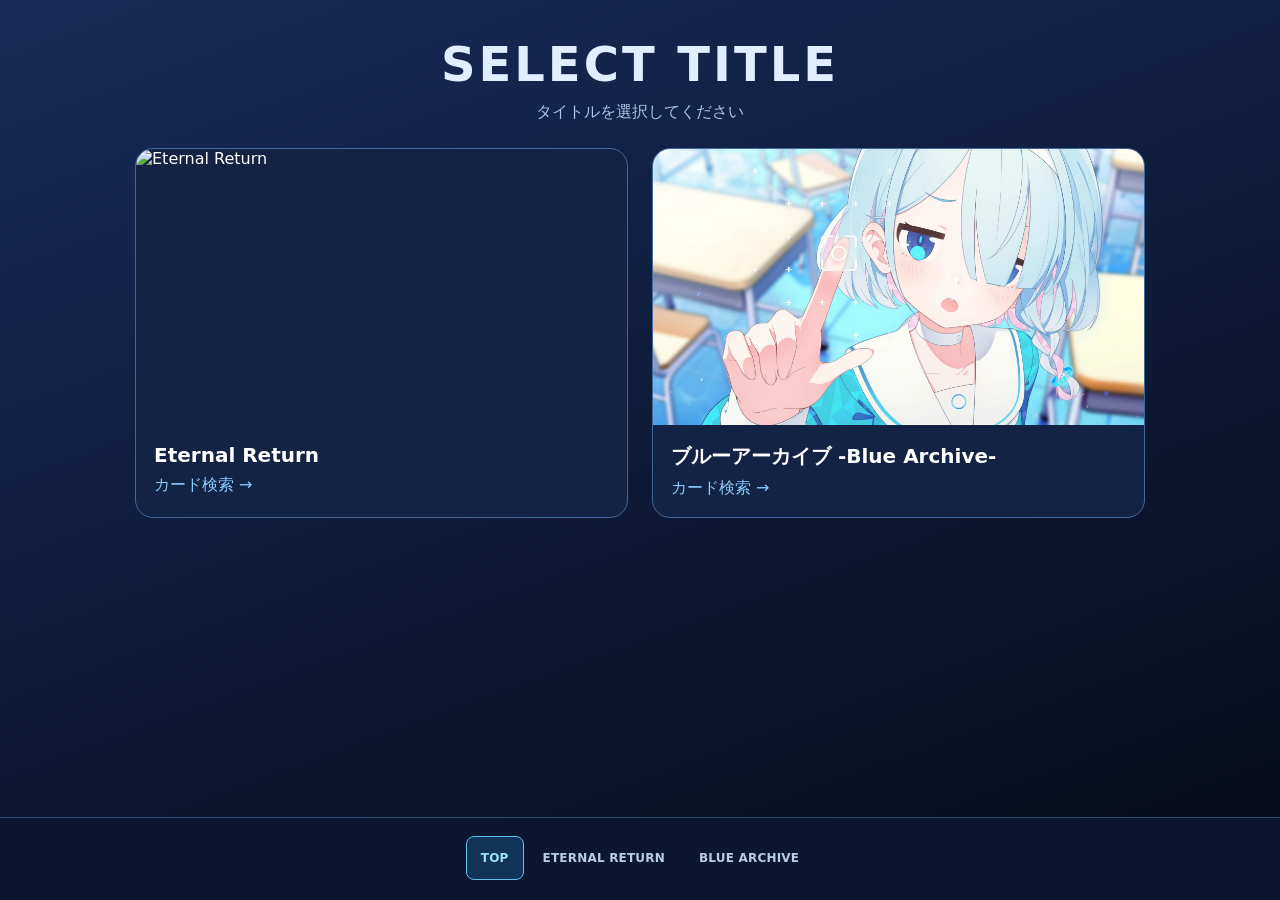
==== commit ccc2b2b9: "saa aaa" ====
--- a/index.html
+++ b/index.html
@@ -3,47 +3,38 @@
 <head>
   <meta charset="UTF-8">
   <meta name="viewport" content="width=device-width, initial-scale=1.0">
-  <meta name="description" content="ニベルアリーナのカードを日本語訳で検索できる個人制作のデータベース。Eternal Return／ブルーアーカイブ">
-  <meta name="theme-color" content="#f4f1ea">
-  <title>カードデータベース | uramiya.github.io</title>
+  <meta name="description" content="カード検索サイト。タイトルを選んでカードデータベースを開けます">
+  <meta name="theme-color" content="#172c59">
+  <title>カード検索 | SELECT TITLE</title>
   <link rel="stylesheet" href="top.css">
 </head>
 <body>
 
-<header class="site-header">
-  <p class="site-kicker">uramiya.github.io</p>
-  <h1>カードデータベース</h1>
-  <p class="site-lead">ニベルアリーナのカードを、日本語訳で検索できるようにまとめた個人制作のデータベースです。調べたいタイトルを選んでください。</p>
+<header>
+  <h1>SELECT TITLE</h1>
+  <p>タイトルを選択してください</p>
 </header>
 
 <main>
-  <p class="index-label"><span>タイトル一覧</span><span class="index-label-en">INDEX</span></p>
+  <div class="title-grid">
 
-  <div class="title-list">
-
-    <a href="eternal_return.html" class="title-card title-er">
+    <a href="eternal_return.html" class="title-card">
       <img src="images/search-bg.png" alt="Eternal Return">
       <div class="title-info">
-        <p class="title-no">01 · ETERNAL RETURN</p>
         <h2>Eternal Return</h2>
-        <p class="title-data" data-source="data/Eternal_Return.json">収録データを読み込んでいます</p>
-        <span class="title-go">カード検索 →</span>
+        <span>カード検索 →</span>
       </div>
     </a>
 
-    <a href="blue_archive.html" class="title-card title-ba">
+    <a href="blue_archive.html" class="title-card">
       <img src="images/br-banner.jpg" alt="ブルーアーカイブ -Blue Archive-">
       <div class="title-info">
-        <p class="title-no">02 · BLUE ARCHIVE</p>
-        <h2>ブルーアーカイブ <span class="title-sub">-Blue Archive-</span></h2>
-        <p class="title-data" data-source="data/blue_archive.json">収録データを読み込んでいます</p>
-        <span class="title-go">カード検索 →</span>
+        <h2>ブルーアーカイブ -Blue Archive-</h2>
+        <span>カード検索 →</span>
       </div>
     </a>
 
   </div>
-
-  <p class="index-note">収録数と収録弾は、各タイトルのデータから自動で表示しています。</p>
 </main>
 
 <footer class="site-footer">
@@ -54,30 +45,5 @@
   </nav>
 </footer>
 
-<script>
-// 各タイトルの収録数と収録弾をデータから読み取って表示する
-(function () {
-  var ranks = { ST: 0, BT: 1, SB: 2 };
-  document.querySelectorAll(".title-data").forEach(function (el) {
-    fetch(el.dataset.source)
-      .then(function (res) { return res.json(); })
-      .then(function (cards) {
-        var sets = new Map();
-        cards.forEach(function (card) {
-          var m = String(card.code || "").toUpperCase().match(/^([A-Z]+)(\d+)/);
-          if (m) sets.set(m[1] + m[2], { prefix: m[1], num: Number(m[2]) });
-        });
-        var ordered = [...sets.entries()].sort(function (a, b) {
-          var ra = ranks[a[1].prefix] ?? 3, rb = ranks[b[1].prefix] ?? 3;
-          return ra - rb || a[1].num - b[1].num;
-        }).map(function (entry) { return entry[0]; });
-        el.textContent = "全" + cards.length + "種 ／ " + ordered.join("・");
-      })
-      .catch(function () {
-        el.textContent = "";
-      });
-  });
-})();
-</script>
 </body>
 </html>
--- a/top.css
+++ b/top.css
@@ -1,20 +1,4 @@
-/* =====================================================
-   TOPページ 改修版 v8（2026-11-14）
-   目次・台帳のようなフラットなデザイン。
-   グラデーション／発光／ガラス表現は使わない。
-   ===================================================== */
-
-:root {
-  --paper: #f4f1ea;
-  --ink: #20262e;
-  --sub: #68707c;
-  --line: #ddd6c7;
-  --card-bg: #fbf9f4;
-  --er: #7e2128;
-  --ba: #1f6f9e;
-  --footer-bg: #20262e;
-}
-
+/* カード検索 改修版 TOP（2026-11-11）モバイルファースト */
 * { box-sizing: border-box; }
 
 body {
@@ -22,173 +6,83 @@
   min-height: 100vh;
   display: flex;
   flex-direction: column;
-  font-family: "Hiragino Kaku Gothic ProN", "Hiragino Sans",
-    "Yu Gothic UI", "Yu Gothic", Meiryo, system-ui, sans-serif;
-  background: var(--paper);
-  color: var(--ink);
+  font-family: system-ui, sans-serif;
+  background: linear-gradient(160deg, #172c59, #050a18);
+  color: white;
 }
 
-/* ===== ヘッダー ===== */
-.site-header {
-  width: 100%;
-  max-width: 920px;
-  margin: 0 auto;
-  padding: 44px 20px 6px;
+header {
+  text-align: center;
+  padding: 36px 16px 0;
 }
 
-.site-kicker {
-  margin: 0 0 10px;
-  font-size: 12px;
-  font-weight: 700;
-  letter-spacing: 0.14em;
-  color: var(--sub);
+header h1 {
+  font-size: clamp(28px, 5vw, 48px);
+  letter-spacing: 3px;
+  margin: 0;
+  color: #e0efff;
 }
 
-.site-header h1 {
-  margin: 0;
-  font-family: "Hiragino Mincho ProN", "Yu Mincho", YuMincho,
-    "Noto Serif JP", serif;
-  font-size: 34px;
-  font-weight: 700;
-  letter-spacing: 0.02em;
-  line-height: 1.3;
+header p {
+  color: #a9c4e6;
+  margin: 10px 0 0;
 }
 
-.site-lead {
-  margin: 14px 0 0;
-  max-width: 34em;
-  font-size: 14px;
-  line-height: 1.9;
-  color: var(--sub);
-}
-
-/* ===== 本文 ===== */
 main {
   flex: 1;
   width: 100%;
-  max-width: 920px;
-  margin: 0 auto;
-  padding: 26px 20px 40px;
+  max-width: 1050px;
+  margin: auto;
+  padding: 24px 16px 30px;
 }
 
-.index-label {
-  display: flex;
-  justify-content: space-between;
-  align-items: baseline;
-  margin: 0 0 4px;
-  padding-bottom: 8px;
-  border-bottom: 2px solid var(--ink);
-  font-size: 13px;
-  font-weight: 700;
+.title-grid {
+  display: grid;
+  grid-template-columns: 1fr;
+  gap: 16px;
 }
 
-.index-label-en {
-  font-size: 11px;
-  letter-spacing: 0.14em;
-  color: var(--sub);
-}
-
-/* ===== タイトル一覧（罫線で区切る台帳式） ===== */
-.title-list {
-  border-bottom: 1px solid var(--line);
+@media (min-width: 640px) {
+  .title-grid { grid-template-columns: repeat(2, 1fr); gap: 24px; }
+  main { padding: 25px 20px 40px; }
 }
 
 .title-card {
-  display: grid;
-  grid-template-columns: 1fr;
-  gap: 14px;
-  padding: 20px 2px 22px;
-  border-top: 1px solid var(--line);
-  color: inherit;
+  display: block;
+  overflow: hidden;
+  border-radius: 18px;
+  background: #122344;
+  border: 1px solid #41699c;
+  color: white;
   text-decoration: none;
+  transition: transform .2s, box-shadow .2s;
 }
 
-.title-card:first-child { border-top: none; }
+.title-card:active { transform: scale(0.99); }
+
+@media (hover: hover) {
+  .title-card:hover {
+    transform: translateY(-5px);
+    box-shadow: 0 0 25px rgba(80, 180, 255, .35);
+  }
+}
 
 .title-card img {
   display: block;
   width: 100%;
-  aspect-ratio: 16 / 8;
+  aspect-ratio: 16 / 9;
   object-fit: cover;
-  border: 1px solid var(--line);
-  border-radius: 4px;
-  background: #e9e4d8;
 }
 
-.title-no {
-  margin: 0 0 6px;
-  font-size: 11px;
-  font-weight: 700;
-  letter-spacing: 0.12em;
-}
-.title-er .title-no, .title-er .title-go { color: var(--er); }
-.title-ba .title-no, .title-ba .title-go { color: var(--ba); }
+.title-info { padding: 18px; }
+.title-info h2 { margin: 0 0 8px; font-size: 20px; }
+.title-info span { color: #8acbff; }
 
-.title-info h2 {
-  margin: 0;
-  font-family: "Hiragino Mincho ProN", "Yu Mincho", YuMincho,
-    "Noto Serif JP", serif;
-  font-size: 25px;
-  font-weight: 700;
-  line-height: 1.35;
-}
-
-.title-sub {
-  font-size: 17px;
-  color: var(--sub);
-}
-
-.title-data {
-  margin: 8px 0 0;
-  font-size: 12.5px;
-  line-height: 1.7;
-  color: var(--sub);
-  min-height: 1.7em;
-}
-
-.title-go {
-  display: inline-block;
-  margin-top: 10px;
-  font-size: 14px;
-  font-weight: 700;
-  text-decoration: underline;
-  text-underline-offset: 4px;
-  text-decoration-thickness: 1px;
-}
-
-@media (hover: hover) {
-  .title-card:hover { background: var(--card-bg); }
-  .title-card:hover .title-go { text-decoration-thickness: 2px; }
-}
-
-.title-card:active { background: var(--card-bg); }
-
-.index-note {
-  margin: 14px 0 0;
-  font-size: 12px;
-  line-height: 1.8;
-  color: var(--sub);
-}
-
-@media (min-width: 720px) {
-  .site-header { padding-top: 60px; }
-  .site-header h1 { font-size: 42px; }
-
-  .title-card {
-    grid-template-columns: 320px 1fr;
-    align-items: center;
-    gap: 26px;
-    padding: 26px 6px 28px;
-  }
-
-  .title-info h2 { font-size: 29px; }
-  .title-sub { font-size: 19px; }
-}
-
-/* ===== フッター ===== */
+/* フッター（検索ページと共通） */
 .site-footer {
   padding: 18px 10px calc(20px + env(safe-area-inset-bottom));
-  background: var(--footer-bg);
+  background: #0b1730;
+  border-top: 1px solid rgba(110,195,255,0.3);
 }
 
 .footer-nav {
@@ -205,19 +99,20 @@
   display: inline-flex;
   align-items: center;
   justify-content: center;
-  color: #b9c1cc;
+  color: #b6cde3;
   font-size: 11px;
   font-weight: 600;
   letter-spacing: 0.2px;
   text-decoration: none;
   border: 1px solid transparent;
-  border-radius: 4px;
+  border-radius: 8px;
   white-space: nowrap;
 }
 
 .footer-link.active {
-  color: #ffffff;
-  border-color: #8b95a3;
+  color: #9adfff;
+  background: rgba(35,115,180,0.3);
+  border-color: #62bff0;
 }
 
 @media (min-width: 700px) {
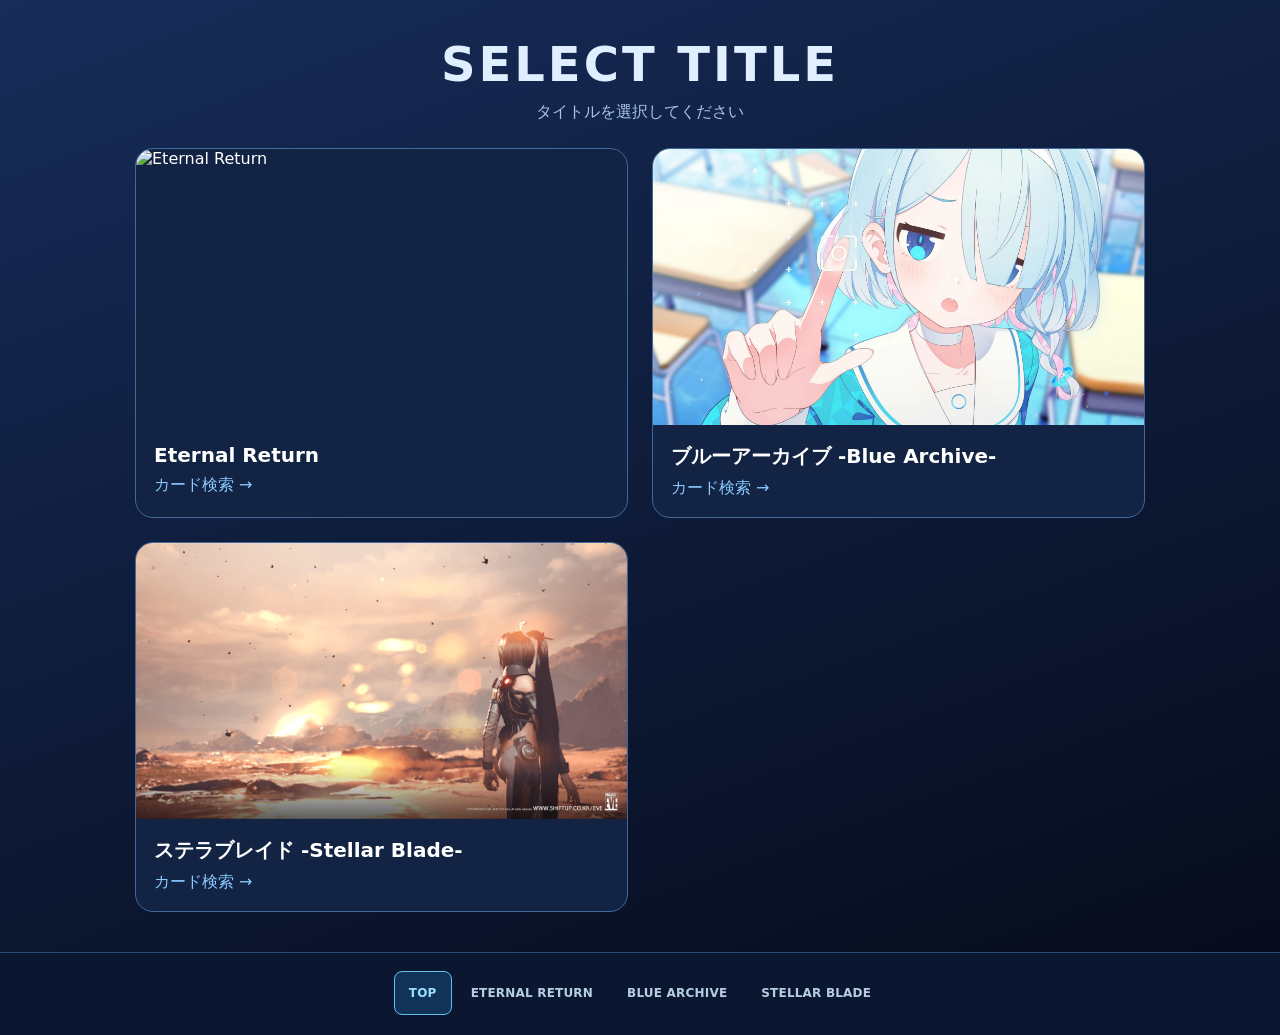
==== commit cb27485d: "aaa aaa" ====
--- a/index.html
+++ b/index.html
@@ -6,7 +6,7 @@
   <meta name="description" content="カード検索サイト。タイトルを選んでカードデータベースを開けます">
   <meta name="theme-color" content="#172c59">
   <title>カード検索 | SELECT TITLE</title>
-  <link rel="stylesheet" href="top.css">
+  <link rel="stylesheet" href="css/top.css">
 </head>
 <body>
 
@@ -18,7 +18,7 @@
 <main>
   <div class="title-grid">
 
-    <a href="eternal_return.html" class="title-card">
+    <a href="titles/eternal_return/" class="title-card">
       <img src="images/search-bg.png" alt="Eternal Return">
       <div class="title-info">
         <h2>Eternal Return</h2>
@@ -26,7 +26,7 @@
       </div>
     </a>
 
-    <a href="blue_archive.html" class="title-card">
+    <a href="titles/blue_archive/" class="title-card">
       <img src="images/br-banner.jpg" alt="ブルーアーカイブ -Blue Archive-">
       <div class="title-info">
         <h2>ブルーアーカイブ -Blue Archive-</h2>
@@ -34,14 +34,22 @@
       </div>
     </a>
 
+    <a href="titles/stellar_blade/" class="title-card">
+      <img src="images/stellarblade-banner.jpg" alt="ステラブレイド -Stellar Blade-">
+      <div class="title-info">
+        <h2>ステラブレイド -Stellar Blade-</h2>
+        <span>カード検索 →</span>
+      </div>
+    </a>
   </div>
 </main>
 
 <footer class="site-footer">
   <nav class="footer-nav">
     <a href="index.html" class="footer-link active">TOP</a>
-    <a href="eternal_return.html" class="footer-link">ETERNAL RETURN</a>
-    <a href="blue_archive.html" class="footer-link">BLUE ARCHIVE</a>
+    <a href="titles/eternal_return/" class="footer-link">ETERNAL RETURN</a>
+    <a href="titles/blue_archive/" class="footer-link">BLUE ARCHIVE</a>
+    <a href="titles/stellar_blade/" class="footer-link">STELLAR BLADE</a>
   </nav>
 </footer>
 
--- a/css/top.css
+++ b/css/top.css
@@ -0,0 +1,120 @@
+/* カード検索 改修版 TOP（2026-11-11）モバイルファースト */
+* { box-sizing: border-box; }
+
+body {
+  margin: 0;
+  min-height: 100vh;
+  display: flex;
+  flex-direction: column;
+  font-family: system-ui, sans-serif;
+  background: linear-gradient(160deg, #172c59, #050a18);
+  color: white;
+}
+
+header {
+  text-align: center;
+  padding: 36px 16px 0;
+}
+
+header h1 {
+  font-size: clamp(28px, 5vw, 48px);
+  letter-spacing: 3px;
+  margin: 0;
+  color: #e0efff;
+}
+
+header p {
+  color: #a9c4e6;
+  margin: 10px 0 0;
+}
+
+main {
+  flex: 1;
+  width: 100%;
+  max-width: 1050px;
+  margin: auto;
+  padding: 24px 16px 30px;
+}
+
+.title-grid {
+  display: grid;
+  grid-template-columns: 1fr;
+  gap: 16px;
+}
+
+@media (min-width: 640px) {
+  .title-grid { grid-template-columns: repeat(2, 1fr); gap: 24px; }
+  main { padding: 25px 20px 40px; }
+}
+
+.title-card {
+  display: block;
+  overflow: hidden;
+  border-radius: 18px;
+  background: #122344;
+  border: 1px solid #41699c;
+  color: white;
+  text-decoration: none;
+  transition: transform .2s, box-shadow .2s;
+}
+
+.title-card:active { transform: scale(0.99); }
+
+@media (hover: hover) {
+  .title-card:hover {
+    transform: translateY(-5px);
+    box-shadow: 0 0 25px rgba(80, 180, 255, .35);
+  }
+}
+
+.title-card img {
+  display: block;
+  width: 100%;
+  aspect-ratio: 16 / 9;
+  object-fit: cover;
+}
+
+.title-info { padding: 18px; }
+.title-info h2 { margin: 0 0 8px; font-size: 20px; }
+.title-info span { color: #8acbff; }
+
+/* フッター（検索ページと共通） */
+.site-footer {
+  padding: 18px 10px calc(20px + env(safe-area-inset-bottom));
+  background: #0b1730;
+  border-top: 1px solid rgba(110,195,255,0.3);
+}
+
+.footer-nav {
+  display: flex;
+  justify-content: center;
+  align-items: center;
+  flex-wrap: nowrap;
+  gap: 4px;
+}
+
+.footer-link {
+  min-height: 44px;
+  padding: 10px 8px;
+  display: inline-flex;
+  align-items: center;
+  justify-content: center;
+  color: #b6cde3;
+  font-size: 11px;
+  font-weight: 600;
+  letter-spacing: 0.2px;
+  text-decoration: none;
+  border: 1px solid transparent;
+  border-radius: 8px;
+  white-space: nowrap;
+}
+
+.footer-link.active {
+  color: #9adfff;
+  background: rgba(35,115,180,0.3);
+  border-color: #62bff0;
+}
+
+@media (min-width: 700px) {
+  .footer-link { font-size: 12px; padding: 8px 14px; }
+}
